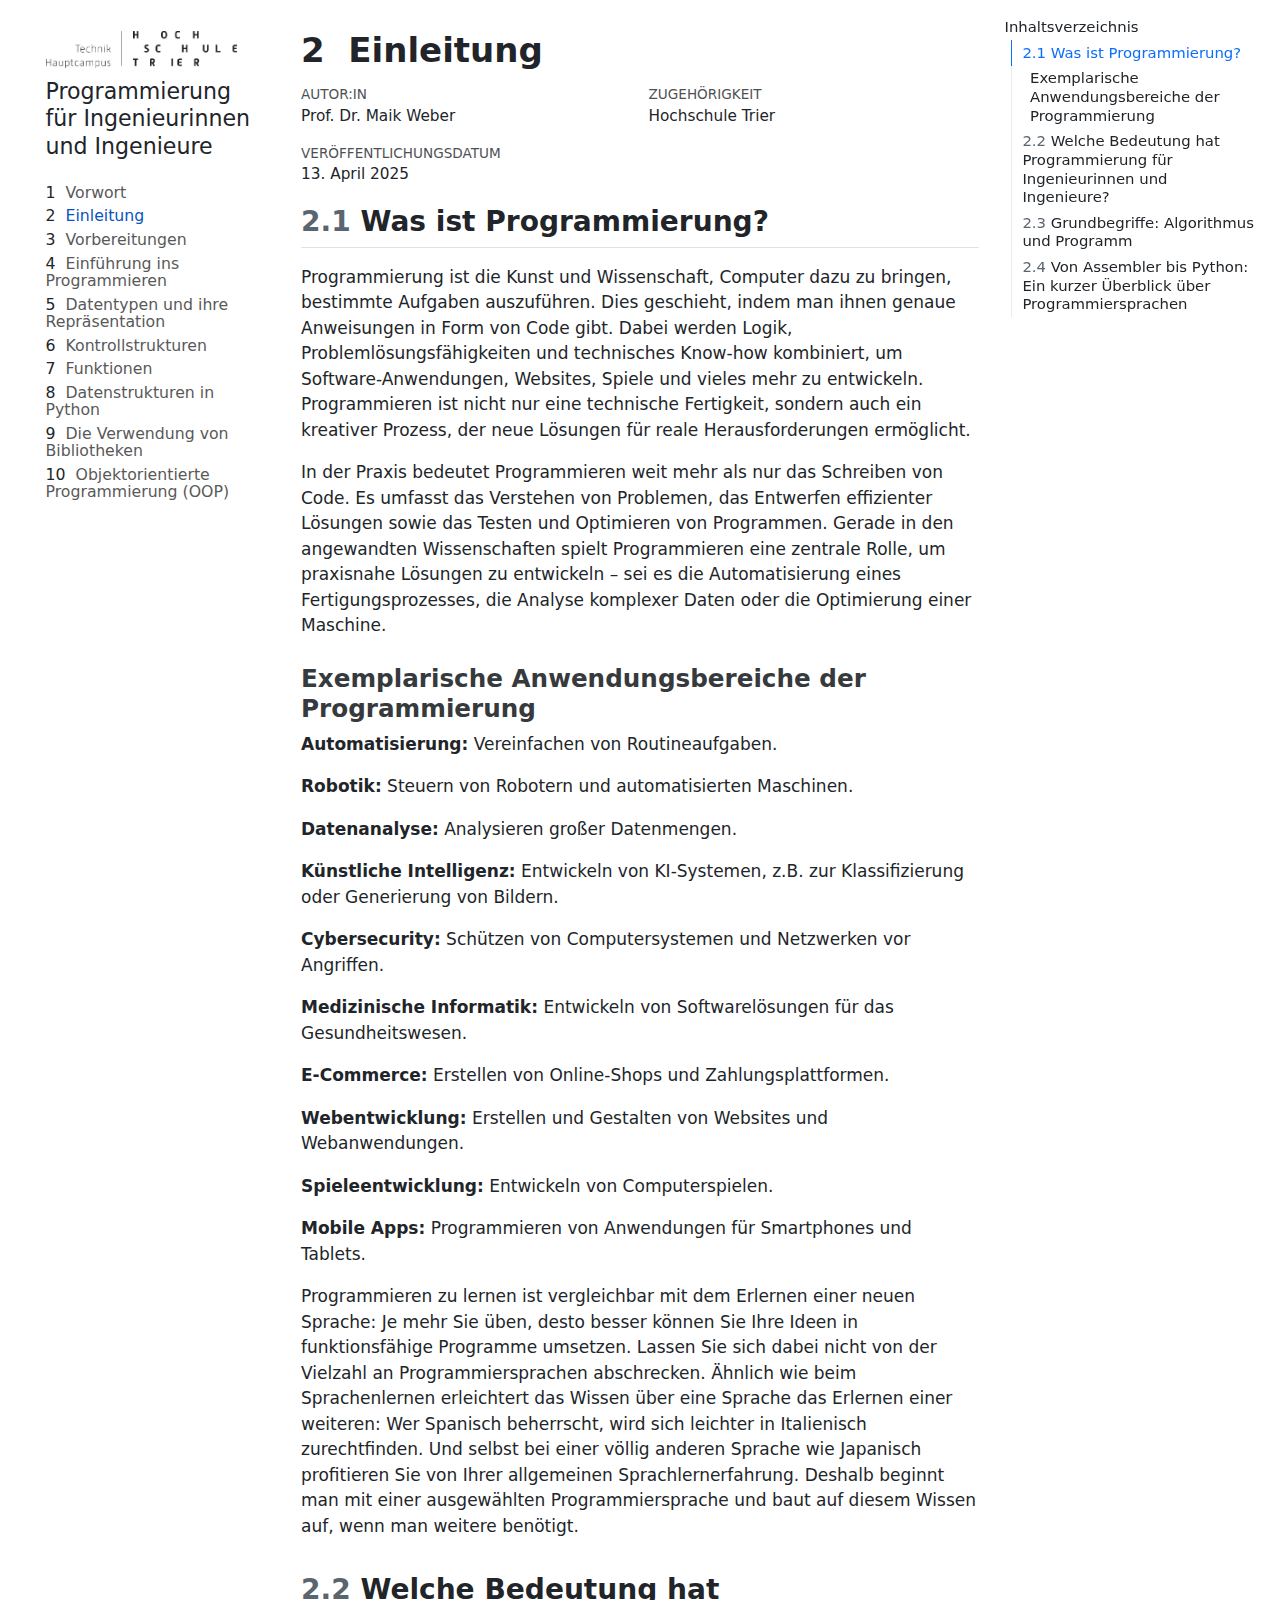
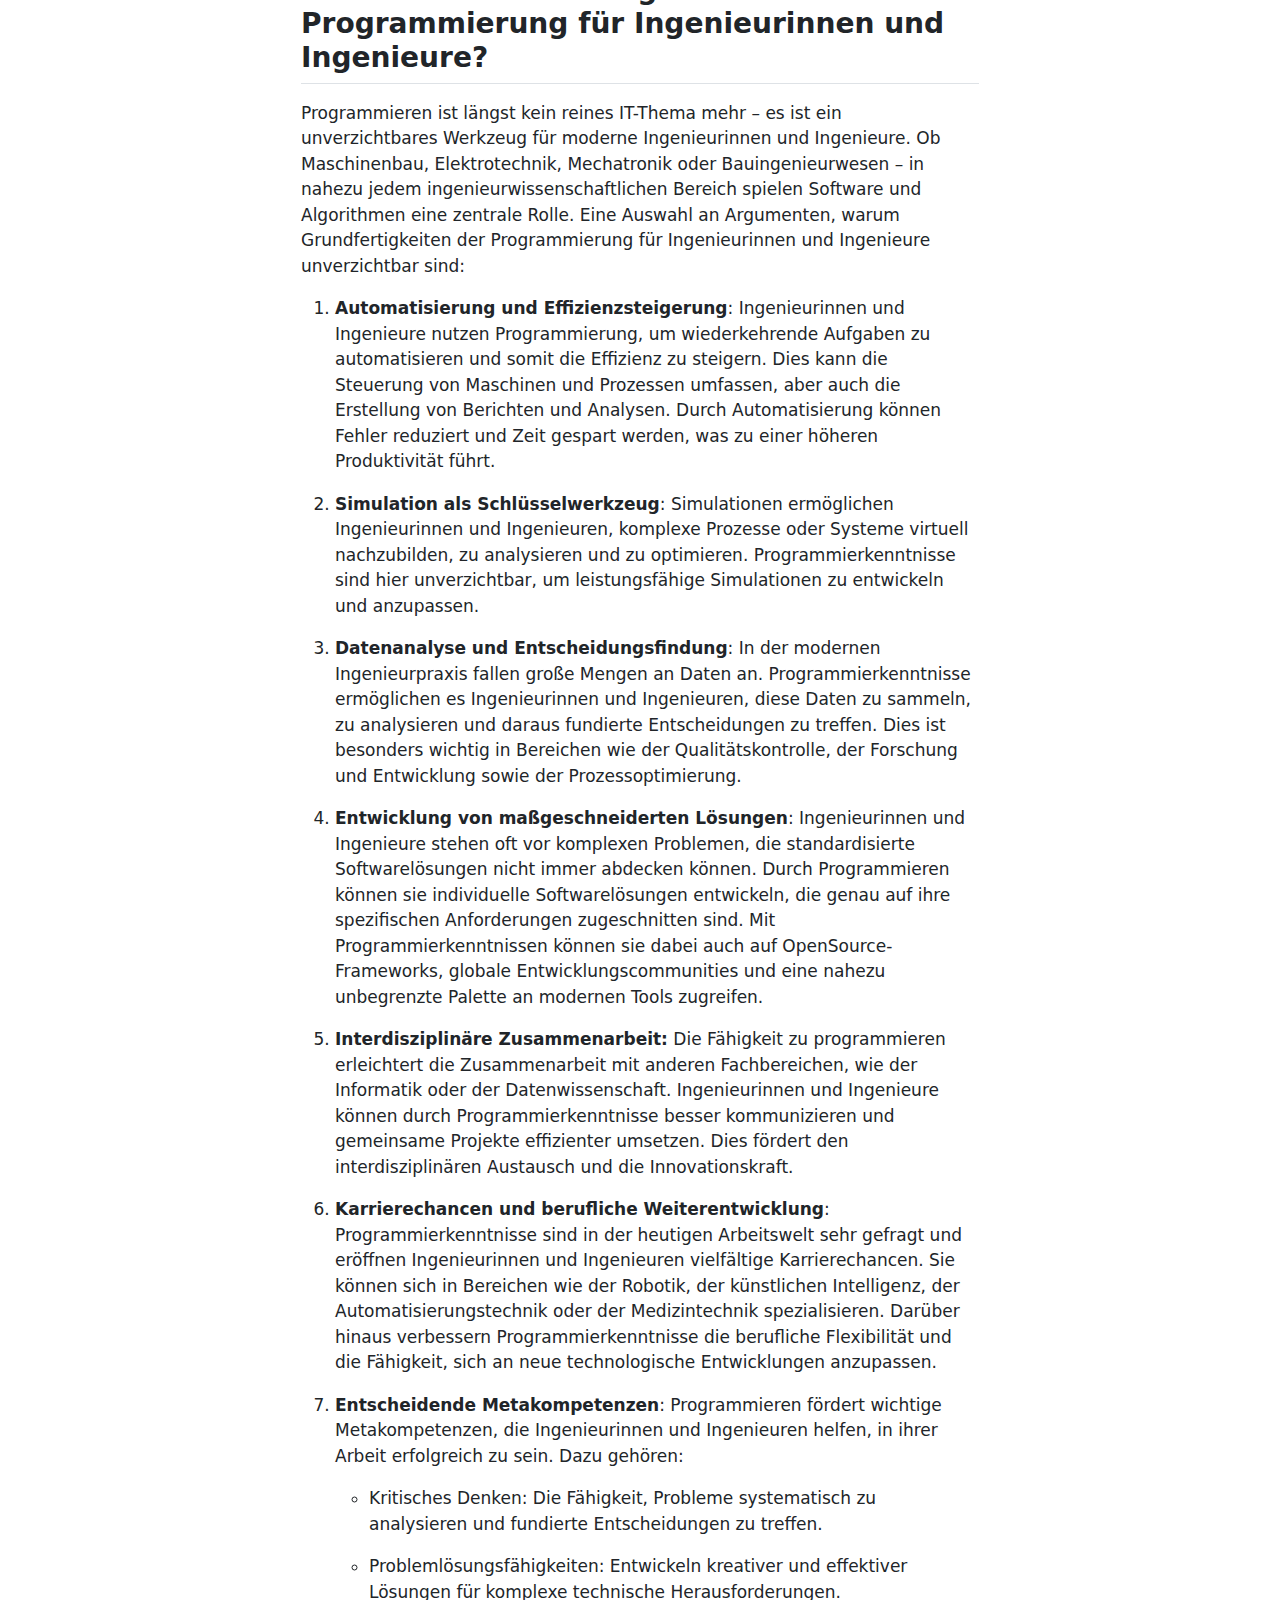
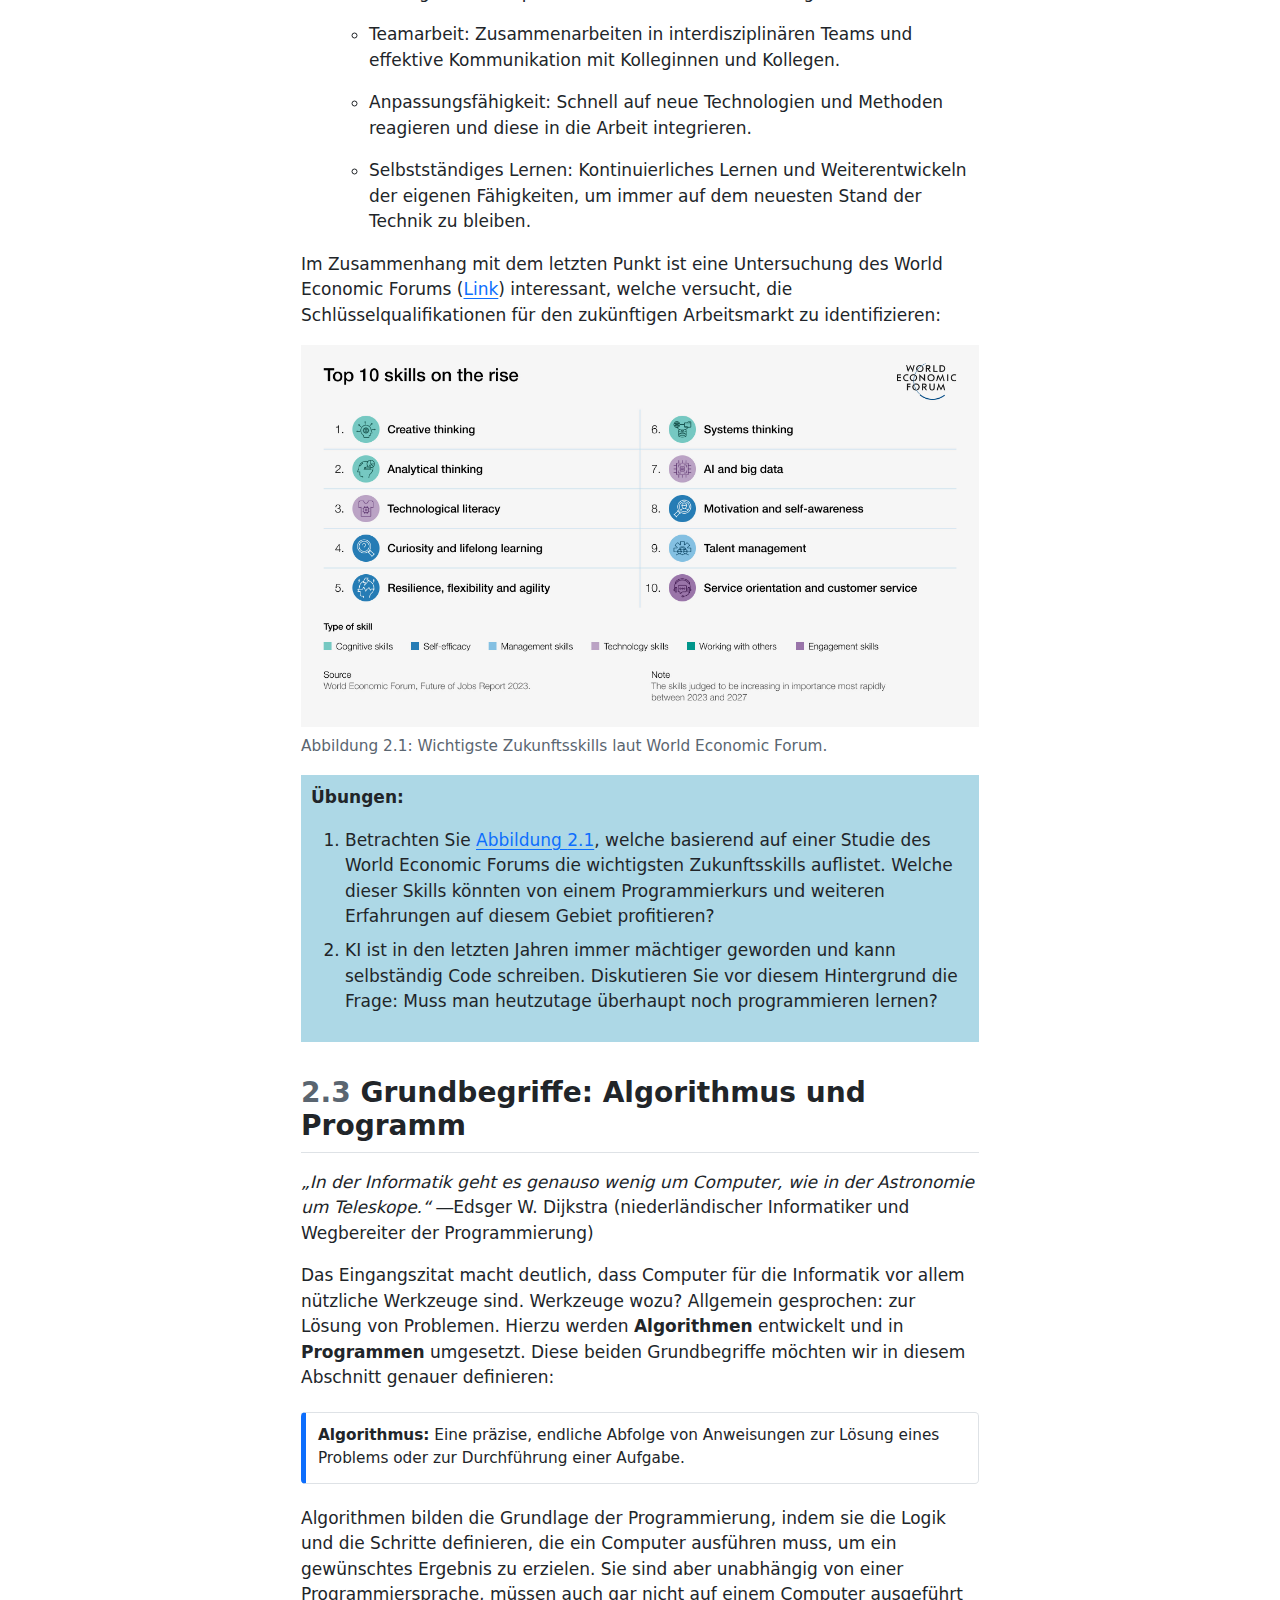
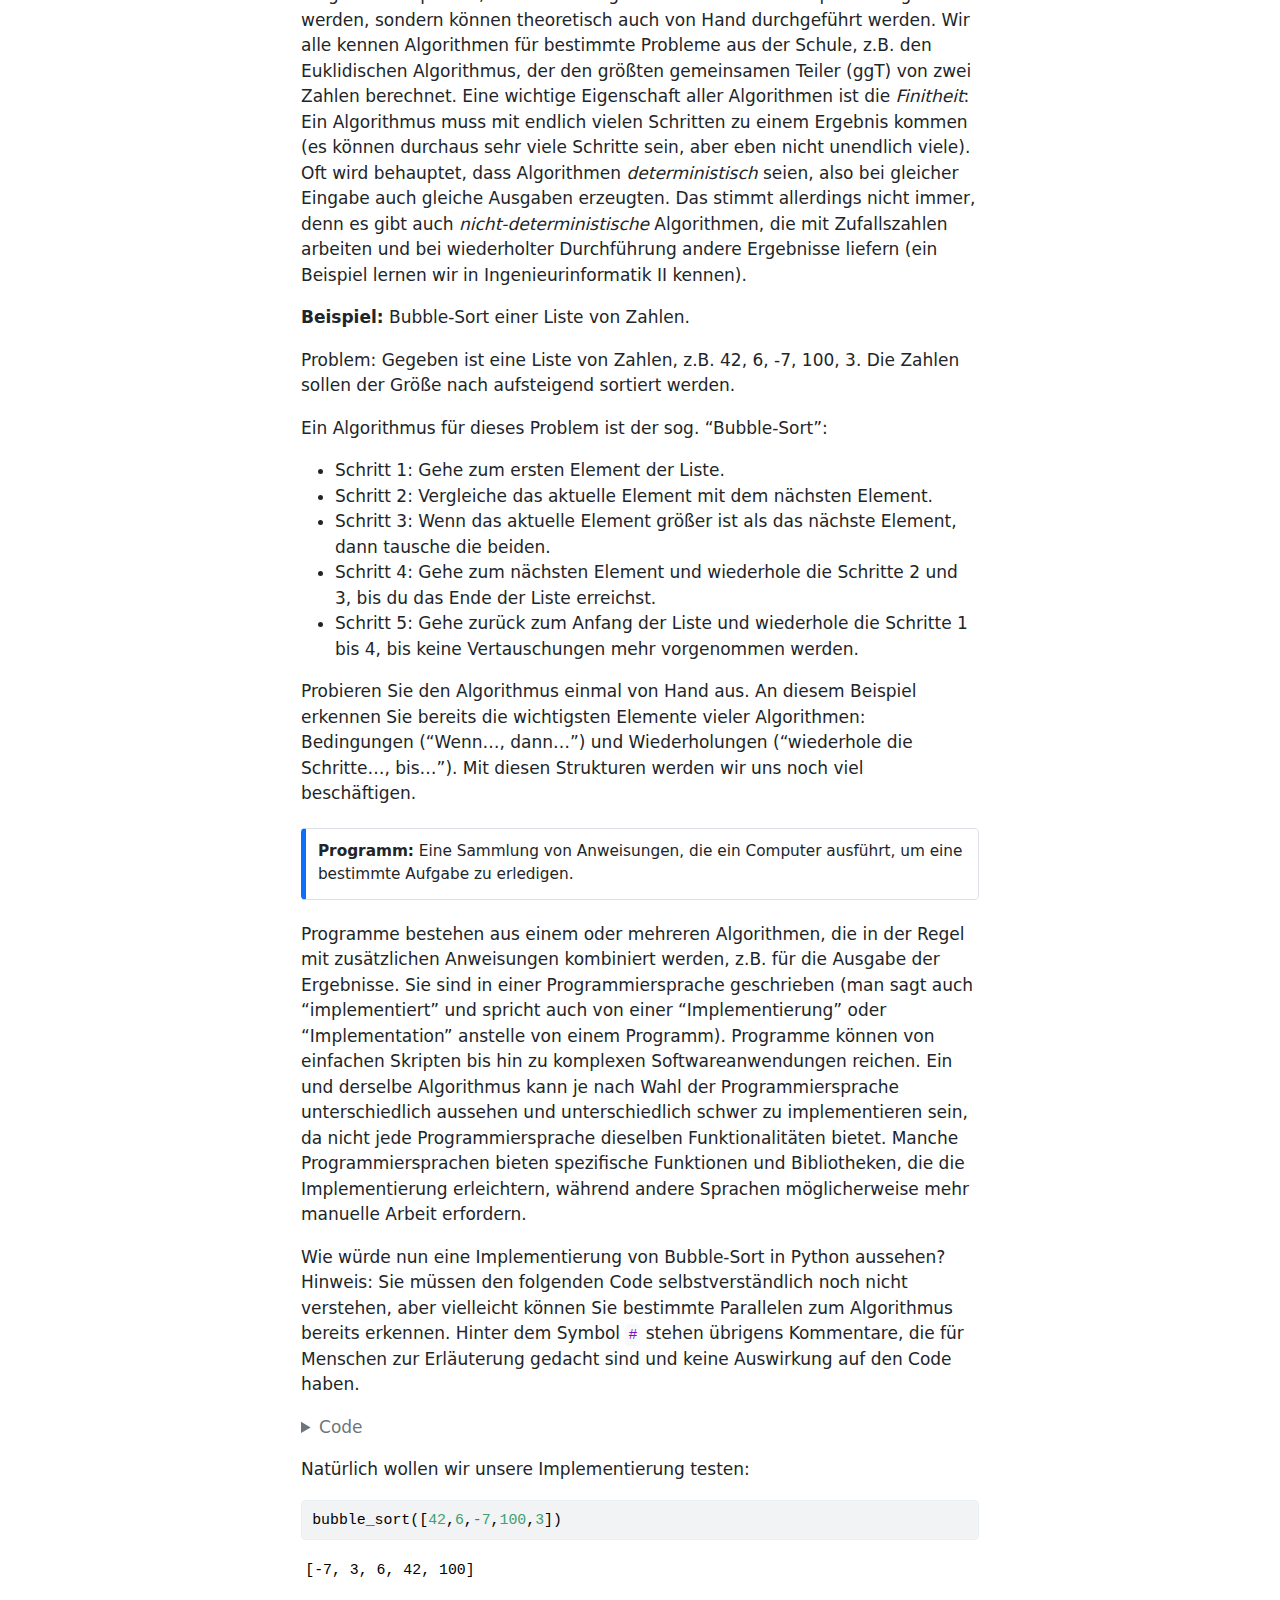
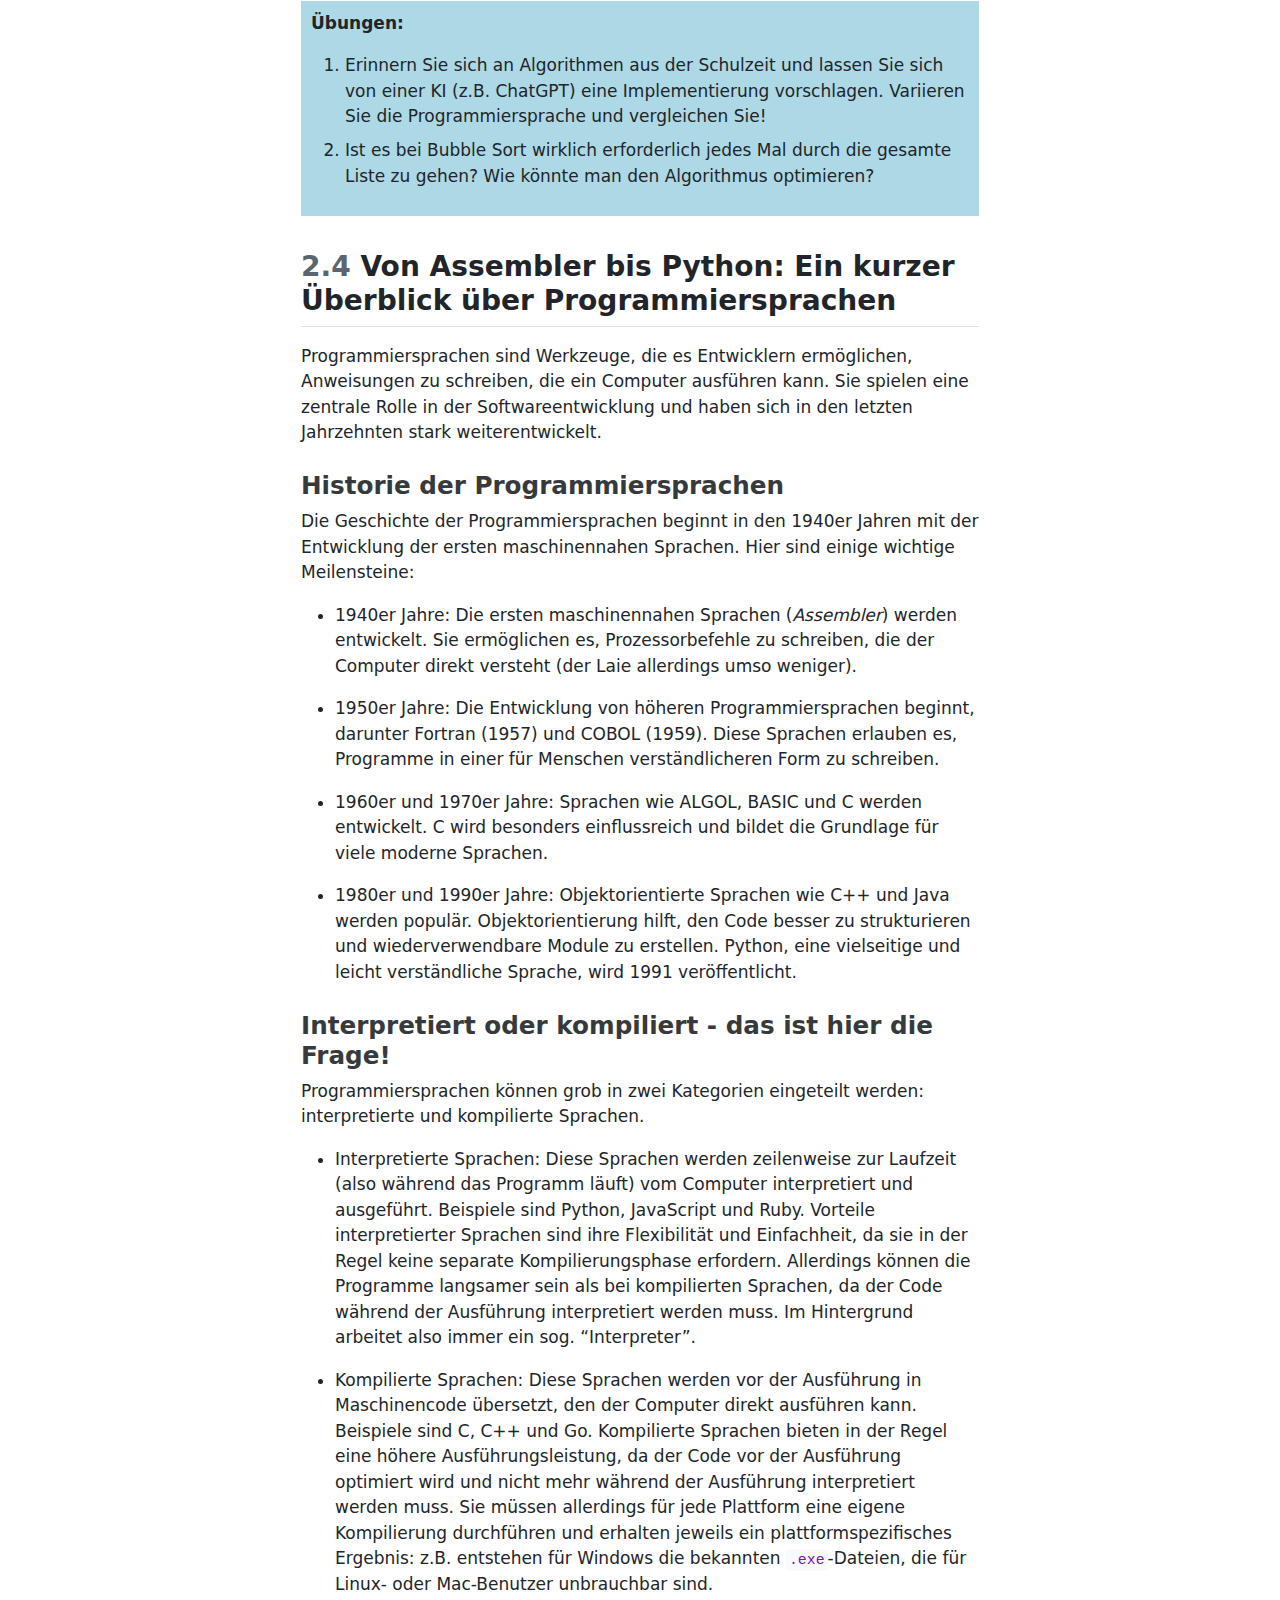
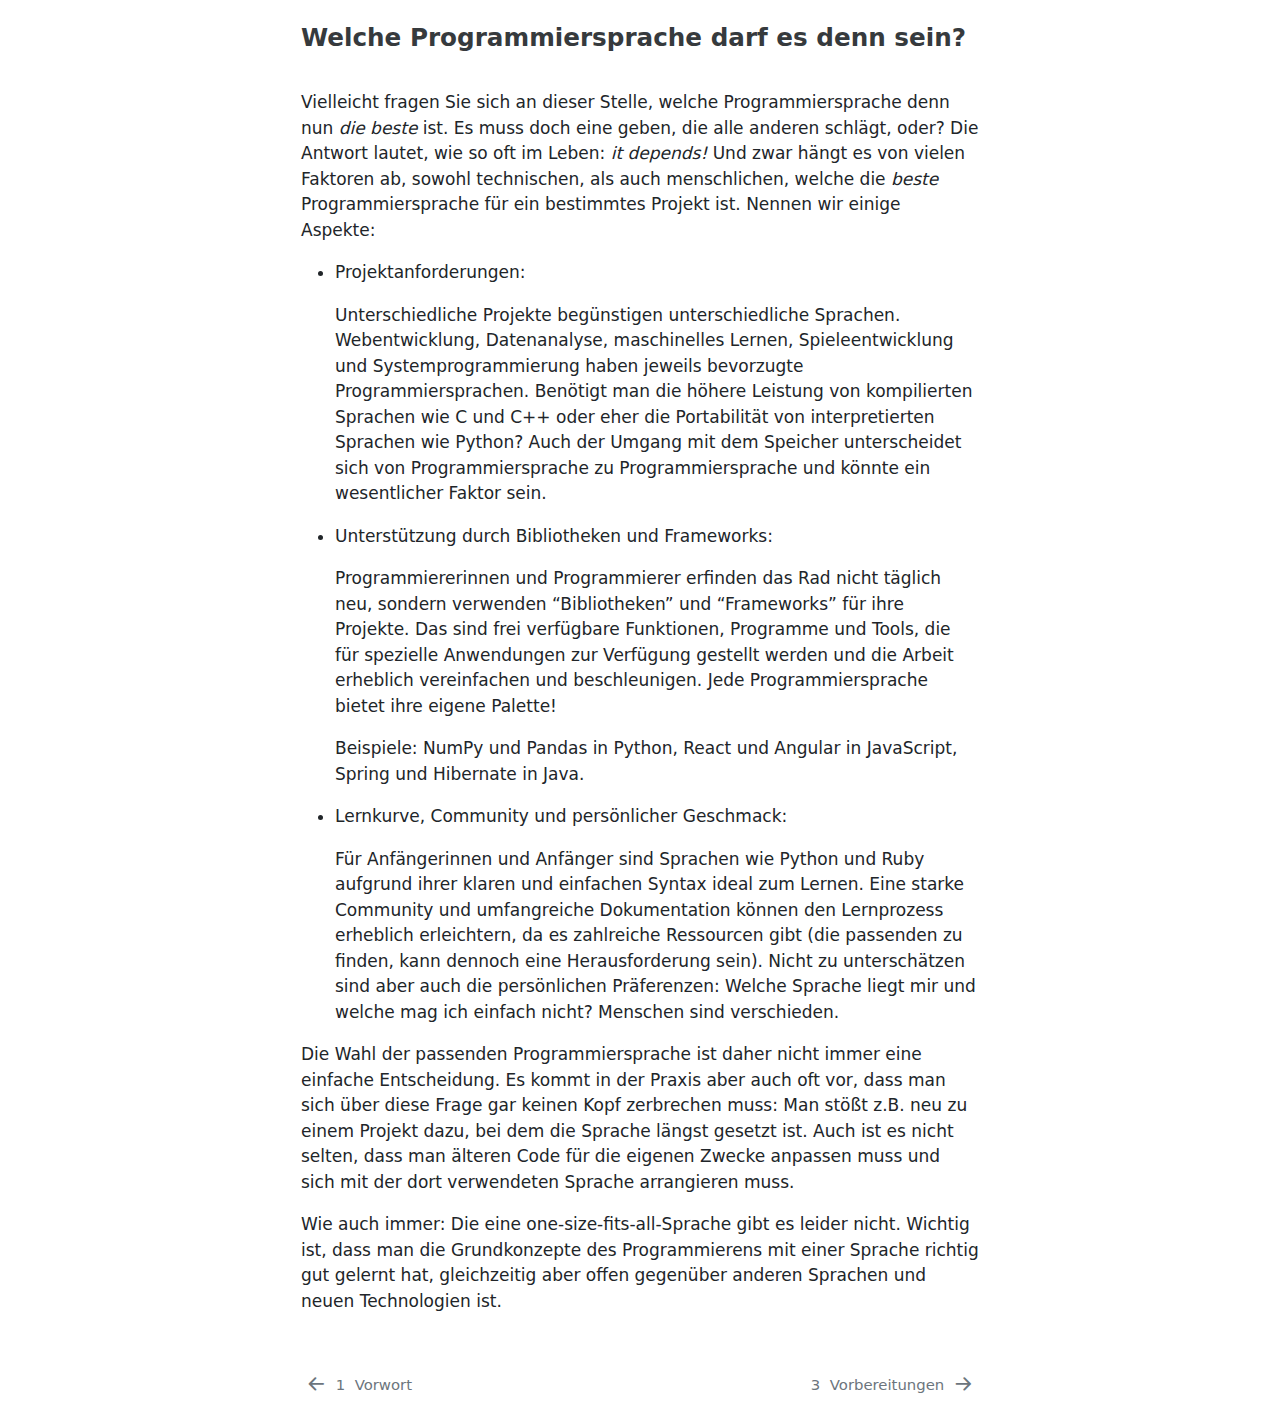
==== docs/notebooks/0-einleitung.html @ 34f3b8dd "First commit" ====
<!DOCTYPE html>
<html xmlns="http://www.w3.org/1999/xhtml" lang="de" xml:lang="de"><head>

<meta charset="utf-8">
<meta name="generator" content="quarto-1.6.42">

<meta name="viewport" content="width=device-width, initial-scale=1.0, user-scalable=yes">

<meta name="author" content="Prof.&nbsp;Dr.&nbsp;Maik Weber">

<title>2&nbsp; Einleitung – Programmierung für Ingenieurinnen und Ingenieure</title>
<style>
code{white-space: pre-wrap;}
span.smallcaps{font-variant: small-caps;}
div.columns{display: flex; gap: min(4vw, 1.5em);}
div.column{flex: auto; overflow-x: auto;}
div.hanging-indent{margin-left: 1.5em; text-indent: -1.5em;}
ul.task-list{list-style: none;}
ul.task-list li input[type="checkbox"] {
  width: 0.8em;
  margin: 0 0.8em 0.2em -1em; /* quarto-specific, see https://github.com/quarto-dev/quarto-cli/issues/4556 */ 
  vertical-align: middle;
}
/* CSS for syntax highlighting */
pre > code.sourceCode { white-space: pre; position: relative; }
pre > code.sourceCode > span { line-height: 1.25; }
pre > code.sourceCode > span:empty { height: 1.2em; }
.sourceCode { overflow: visible; }
code.sourceCode > span { color: inherit; text-decoration: inherit; }
div.sourceCode { margin: 1em 0; }
pre.sourceCode { margin: 0; }
@media screen {
div.sourceCode { overflow: auto; }
}
@media print {
pre > code.sourceCode { white-space: pre-wrap; }
pre > code.sourceCode > span { display: inline-block; text-indent: -5em; padding-left: 5em; }
}
pre.numberSource code
  { counter-reset: source-line 0; }
pre.numberSource code > span
  { position: relative; left: -4em; counter-increment: source-line; }
pre.numberSource code > span > a:first-child::before
  { content: counter(source-line);
    position: relative; left: -1em; text-align: right; vertical-align: baseline;
    border: none; display: inline-block;
    -webkit-touch-callout: none; -webkit-user-select: none;
    -khtml-user-select: none; -moz-user-select: none;
    -ms-user-select: none; user-select: none;
    padding: 0 4px; width: 4em;
  }
pre.numberSource { margin-left: 3em;  padding-left: 4px; }
div.sourceCode
  {   }
@media screen {
pre > code.sourceCode > span > a:first-child::before { text-decoration: underline; }
}
</style>


<script src="../site_libs/quarto-nav/quarto-nav.js"></script>
<script src="../site_libs/quarto-nav/headroom.min.js"></script>
<link href="../notebooks/1-prep.html" rel="next">
<link href="../index.html" rel="prev">
<script src="../site_libs/clipboard/clipboard.min.js"></script>
<script src="../site_libs/quarto-html/quarto.js"></script>
<script src="../site_libs/quarto-html/popper.min.js"></script>
<script src="../site_libs/quarto-html/tippy.umd.min.js"></script>
<script src="../site_libs/quarto-html/anchor.min.js"></script>
<link href="../site_libs/quarto-html/tippy.css" rel="stylesheet">
<link href="../site_libs/quarto-html/quarto-syntax-highlighting-a185852c63625fd9ffbdc57047c9a77e.css" rel="stylesheet" id="quarto-text-highlighting-styles">
<script src="../site_libs/bootstrap/bootstrap.min.js"></script>
<link href="../site_libs/bootstrap/bootstrap-icons.css" rel="stylesheet">
<link href="../site_libs/bootstrap/bootstrap-20d4060cc67bd9191ed65a16e0597eba.min.css" rel="stylesheet" append-hash="true" id="quarto-bootstrap" data-mode="light">
<script id="quarto-search-options" type="application/json">{
  "language": {
    "search-no-results-text": "Keine Treffer",
    "search-matching-documents-text": "Treffer",
    "search-copy-link-title": "Link in die Suche kopieren",
    "search-hide-matches-text": "Zusätzliche Treffer verbergen",
    "search-more-match-text": "weitere Treffer in diesem Dokument",
    "search-more-matches-text": "weitere Treffer in diesem Dokument",
    "search-clear-button-title": "Zurücksetzen",
    "search-text-placeholder": "",
    "search-detached-cancel-button-title": "Abbrechen",
    "search-submit-button-title": "Abschicken",
    "search-label": "Suchen"
  }
}</script>


<link rel="stylesheet" href="../style.css">
</head>

<body class="nav-sidebar floating">

<div id="quarto-search-results"></div>
  <header id="quarto-header" class="headroom fixed-top">
  <nav class="quarto-secondary-nav">
    <div class="container-fluid d-flex">
      <button type="button" class="quarto-btn-toggle btn" data-bs-toggle="collapse" role="button" data-bs-target=".quarto-sidebar-collapse-item" aria-controls="quarto-sidebar" aria-expanded="false" aria-label="Seitenleiste umschalten" onclick="if (window.quartoToggleHeadroom) { window.quartoToggleHeadroom(); }">
        <i class="bi bi-layout-text-sidebar-reverse"></i>
      </button>
        <nav class="quarto-page-breadcrumbs" aria-label="breadcrumb"><ol class="breadcrumb"><li class="breadcrumb-item"><a href="../notebooks/0-einleitung.html"><span class="chapter-number">2</span>&nbsp; <span class="chapter-title">Einleitung</span></a></li></ol></nav>
        <a class="flex-grow-1" role="navigation" data-bs-toggle="collapse" data-bs-target=".quarto-sidebar-collapse-item" aria-controls="quarto-sidebar" aria-expanded="false" aria-label="Seitenleiste umschalten" onclick="if (window.quartoToggleHeadroom) { window.quartoToggleHeadroom(); }">      
        </a>
    </div>
  </nav>
</header>
<!-- content -->
<div id="quarto-content" class="quarto-container page-columns page-rows-contents page-layout-article">
<!-- sidebar -->
  <nav id="quarto-sidebar" class="sidebar collapse collapse-horizontal quarto-sidebar-collapse-item sidebar-navigation floating overflow-auto">
    <div class="pt-lg-2 mt-2 text-left sidebar-header sidebar-header-stacked">
      <a href="../index.html" class="sidebar-logo-link">
      <img src="../logo.jpg" alt="" class="sidebar-logo py-0 d-lg-inline d-none">
      </a>
    <div class="sidebar-title mb-0 py-0">
      <a href="../">Programmierung für Ingenieurinnen und Ingenieure</a> 
    </div>
      </div>
    <div class="sidebar-menu-container"> 
    <ul class="list-unstyled mt-1">
        <li class="sidebar-item">
  <div class="sidebar-item-container"> 
  <a href="../index.html" class="sidebar-item-text sidebar-link">
 <span class="menu-text"><span class="chapter-number">1</span>&nbsp; <span class="chapter-title">Vorwort</span></span></a>
  </div>
</li>
        <li class="sidebar-item">
  <div class="sidebar-item-container"> 
  <a href="../notebooks/0-einleitung.html" class="sidebar-item-text sidebar-link active">
 <span class="menu-text"><span class="chapter-number">2</span>&nbsp; <span class="chapter-title">Einleitung</span></span></a>
  </div>
</li>
        <li class="sidebar-item">
  <div class="sidebar-item-container"> 
  <a href="../notebooks/1-prep.html" class="sidebar-item-text sidebar-link">
 <span class="menu-text"><span class="chapter-number">3</span>&nbsp; <span class="chapter-title">Vorbereitungen</span></span></a>
  </div>
</li>
        <li class="sidebar-item">
  <div class="sidebar-item-container"> 
  <a href="../notebooks/2-basics.html" class="sidebar-item-text sidebar-link">
 <span class="menu-text"><span class="chapter-number">4</span>&nbsp; <span class="chapter-title">Einführung ins Programmieren</span></span></a>
  </div>
</li>
        <li class="sidebar-item">
  <div class="sidebar-item-container"> 
  <a href="../notebooks/3-datatypes.html" class="sidebar-item-text sidebar-link">
 <span class="menu-text"><span class="chapter-number">5</span>&nbsp; <span class="chapter-title">Datentypen und ihre Repräsentation</span></span></a>
  </div>
</li>
        <li class="sidebar-item">
  <div class="sidebar-item-container"> 
  <a href="../notebooks/4-controls.html" class="sidebar-item-text sidebar-link">
 <span class="menu-text"><span class="chapter-number">6</span>&nbsp; <span class="chapter-title">Kontrollstrukturen</span></span></a>
  </div>
</li>
        <li class="sidebar-item">
  <div class="sidebar-item-container"> 
  <a href="../notebooks/5-functions.html" class="sidebar-item-text sidebar-link">
 <span class="menu-text"><span class="chapter-number">7</span>&nbsp; <span class="chapter-title">Funktionen</span></span></a>
  </div>
</li>
        <li class="sidebar-item">
  <div class="sidebar-item-container"> 
  <a href="../notebooks/6-sequences.html" class="sidebar-item-text sidebar-link">
 <span class="menu-text"><span class="chapter-number">8</span>&nbsp; <span class="chapter-title">Datenstrukturen in Python</span></span></a>
  </div>
</li>
        <li class="sidebar-item">
  <div class="sidebar-item-container"> 
  <a href="../notebooks/7-bibs.html" class="sidebar-item-text sidebar-link">
 <span class="menu-text"><span class="chapter-number">9</span>&nbsp; <span class="chapter-title">Die Verwendung von Bibliotheken</span></span></a>
  </div>
</li>
        <li class="sidebar-item">
  <div class="sidebar-item-container"> 
  <a href="../notebooks/8-oop.html" class="sidebar-item-text sidebar-link">
 <span class="menu-text"><span class="chapter-number">10</span>&nbsp; <span class="chapter-title">Objektorientierte Programmierung (OOP)</span></span></a>
  </div>
</li>
    </ul>
    </div>
</nav>
<div id="quarto-sidebar-glass" class="quarto-sidebar-collapse-item" data-bs-toggle="collapse" data-bs-target=".quarto-sidebar-collapse-item"></div>
<!-- margin-sidebar -->
    <div id="quarto-margin-sidebar" class="sidebar margin-sidebar">
        <nav id="TOC" role="doc-toc" class="toc-active">
    <h2 id="toc-title">Inhaltsverzeichnis</h2>
   
  <ul>
  <li><a href="#was-ist-programmierung" id="toc-was-ist-programmierung" class="nav-link active" data-scroll-target="#was-ist-programmierung"><span class="header-section-number">2.1</span> Was ist Programmierung?</a>
  <ul class="collapse">
  <li><a href="#exemplarische-anwendungsbereiche-der-programmierung" id="toc-exemplarische-anwendungsbereiche-der-programmierung" class="nav-link" data-scroll-target="#exemplarische-anwendungsbereiche-der-programmierung">Exemplarische Anwendungsbereiche der Programmierung</a></li>
  </ul></li>
  <li><a href="#welche-bedeutung-hat-programmierung-für-ingenieurinnen-und-ingenieure" id="toc-welche-bedeutung-hat-programmierung-für-ingenieurinnen-und-ingenieure" class="nav-link" data-scroll-target="#welche-bedeutung-hat-programmierung-für-ingenieurinnen-und-ingenieure"><span class="header-section-number">2.2</span> Welche Bedeutung hat Programmierung für Ingenieurinnen und Ingenieure?</a></li>
  <li><a href="#grundbegriffe-algorithmus-und-programm" id="toc-grundbegriffe-algorithmus-und-programm" class="nav-link" data-scroll-target="#grundbegriffe-algorithmus-und-programm"><span class="header-section-number">2.3</span> Grundbegriffe: Algorithmus und Programm</a></li>
  <li><a href="#von-assembler-bis-python-ein-kurzer-überblick-über-programmiersprachen" id="toc-von-assembler-bis-python-ein-kurzer-überblick-über-programmiersprachen" class="nav-link" data-scroll-target="#von-assembler-bis-python-ein-kurzer-überblick-über-programmiersprachen"><span class="header-section-number">2.4</span> Von Assembler bis Python: Ein kurzer Überblick über Programmiersprachen</a>
  <ul class="collapse">
  <li><a href="#historie-der-programmiersprachen" id="toc-historie-der-programmiersprachen" class="nav-link" data-scroll-target="#historie-der-programmiersprachen">Historie der Programmiersprachen</a></li>
  <li><a href="#interpretiert-oder-kompiliert---das-ist-hier-die-frage" id="toc-interpretiert-oder-kompiliert---das-ist-hier-die-frage" class="nav-link" data-scroll-target="#interpretiert-oder-kompiliert---das-ist-hier-die-frage">Interpretiert oder kompiliert - das ist hier die Frage!</a></li>
  <li><a href="#welche-programmiersprache-darf-es-denn-sein" id="toc-welche-programmiersprache-darf-es-denn-sein" class="nav-link" data-scroll-target="#welche-programmiersprache-darf-es-denn-sein">Welche Programmiersprache darf es denn sein?</a></li>
  </ul></li>
  </ul>
</nav>
    </div>
<!-- main -->
<main class="content" id="quarto-document-content">

<header id="title-block-header" class="quarto-title-block default">
<div class="quarto-title">
<h1 class="title"><span class="chapter-number">2</span>&nbsp; <span class="chapter-title">Einleitung</span></h1>
</div>


<div class="quarto-title-meta-author">
  <div class="quarto-title-meta-heading">Autor:in</div>
  <div class="quarto-title-meta-heading">Zugehörigkeit</div>
  
    <div class="quarto-title-meta-contents">
    <p class="author">Prof.&nbsp;Dr.&nbsp;Maik Weber </p>
  </div>
  <div class="quarto-title-meta-contents">
        <p class="affiliation">
            Hochschule Trier
          </p>
      </div>
  </div>

<div class="quarto-title-meta">

      
    <div>
    <div class="quarto-title-meta-heading">Veröffentlichungsdatum</div>
    <div class="quarto-title-meta-contents">
      <p class="date">13. April 2025</p>
    </div>
  </div>
  
    
  </div>
  


</header>


<section id="was-ist-programmierung" class="level2" data-number="2.1">
<h2 data-number="2.1" class="anchored" data-anchor-id="was-ist-programmierung"><span class="header-section-number">2.1</span> Was ist Programmierung?</h2>
<p>Programmierung ist die Kunst und Wissenschaft, Computer dazu zu bringen, bestimmte Aufgaben auszuführen. Dies geschieht, indem man ihnen genaue Anweisungen in Form von Code gibt. Dabei werden Logik, Problemlösungsfähigkeiten und technisches Know-how kombiniert, um Software-Anwendungen, Websites, Spiele und vieles mehr zu entwickeln. Programmieren ist nicht nur eine technische Fertigkeit, sondern auch ein kreativer Prozess, der neue Lösungen für reale Herausforderungen ermöglicht.</p>
<p>In der Praxis bedeutet Programmieren weit mehr als nur das Schreiben von Code. Es umfasst das Verstehen von Problemen, das Entwerfen effizienter Lösungen sowie das Testen und Optimieren von Programmen. Gerade in den angewandten Wissenschaften spielt Programmieren eine zentrale Rolle, um praxisnahe Lösungen zu entwickeln – sei es die Automatisierung eines Fertigungsprozesses, die Analyse komplexer Daten oder die Optimierung einer Maschine.</p>
<section id="exemplarische-anwendungsbereiche-der-programmierung" class="level3 unnumbered">
<h3 class="unnumbered anchored" data-anchor-id="exemplarische-anwendungsbereiche-der-programmierung">Exemplarische Anwendungsbereiche der Programmierung</h3>
<p><strong>Automatisierung:</strong> Vereinfachen von Routineaufgaben. <!--#Sprachen/Technologien: u.a. Python, Bash, PowerShell, Ansible.--></p>
<p><strong>Robotik:</strong> Steuern von Robotern und automatisierten Maschinen. <!--Sprachen/Technologien: u.a. C++, Python, MATLAB.--></p>
<p><strong>Datenanalyse:</strong> Analysieren großer Datenmengen. <!--Sprachen/Technologien: u.a. Python, R, SQL.--></p>
<p><strong>Künstliche Intelligenz:</strong> Entwickeln von KI-Systemen, z.B. zur Klassifizierung oder Generierung von Bildern.<!--Sprachen/Technologien: vor allem Python und Frameworks wie TensorFlow, PyTorch oder Keras.--></p>
<p><strong>Cybersecurity:</strong> Schützen von Computersystemen und Netzwerken vor Angriffen.<!--Sprachen/Technologien: u.a. Python, C, C++, JavaScript, Penetration-Testing-Tools (z.B. Wireshark).--></p>
<p><strong>Medizinische Informatik:</strong> Entwickeln von Softwarelösungen für das Gesundheitswesen. <!--Sprachen/Technologien: u.a. Python, R, SQL, Java, HL7, FHIR--></p>
<p><strong>E-Commerce:</strong> Erstellen von Online-Shops und Zahlungsplattformen. <!--Sprachen/Technologien: u.a. JavaScript, Ruby on Rails, SQL, PHP.--></p>
<p><strong>Webentwicklung:</strong> Erstellen und Gestalten von Websites und Webanwendungen. <!--Sprachen/Technologien: u.a. HTML, CSS, JavaScript, PHP, React, Django.--></p>
<p><strong>Spieleentwicklung:</strong> Entwickeln von Computerspielen.<!-- Sprachen/Technologien: vor allem C++, C# und Game Engines (z.B. Unity oder Unreal Engine).--></p>
<p><strong>Mobile Apps:</strong> Programmieren von Anwendungen für Smartphones und Tablets.<!-- Sprachen/Technologien: u.a. Swift (für iOS), Kotlin (für Android), Java, Flutter.--></p>
<p>Programmieren zu lernen ist vergleichbar mit dem Erlernen einer neuen Sprache: Je mehr Sie üben, desto besser können Sie Ihre Ideen in funktionsfähige Programme umsetzen. Lassen Sie sich dabei nicht von der Vielzahl an Programmiersprachen abschrecken. Ähnlich wie beim Sprachenlernen erleichtert das Wissen über eine Sprache das Erlernen einer weiteren: Wer Spanisch beherrscht, wird sich leichter in Italienisch zurechtfinden. Und selbst bei einer völlig anderen Sprache wie Japanisch profitieren Sie von Ihrer allgemeinen Sprachlernerfahrung. Deshalb beginnt man mit einer ausgewählten Programmiersprache und baut auf diesem Wissen auf, wenn man weitere benötigt.</p>
</section>
</section>
<section id="welche-bedeutung-hat-programmierung-für-ingenieurinnen-und-ingenieure" class="level2" data-number="2.2">
<h2 data-number="2.2" class="anchored" data-anchor-id="welche-bedeutung-hat-programmierung-für-ingenieurinnen-und-ingenieure"><span class="header-section-number">2.2</span> Welche Bedeutung hat Programmierung für Ingenieurinnen und Ingenieure?</h2>
<p>Programmieren ist längst kein reines IT-Thema mehr – es ist ein unverzichtbares Werkzeug für moderne Ingenieurinnen und Ingenieure. Ob Maschinenbau, Elektrotechnik, Mechatronik oder Bauingenieurwesen – in nahezu jedem ingenieurwissenschaftlichen Bereich spielen Software und Algorithmen eine zentrale Rolle. Eine Auswahl an Argumenten, warum Grundfertigkeiten der Programmierung für Ingenieurinnen und Ingenieure unverzichtbar sind:</p>
<ol type="1">
<li><p><strong>Automatisierung und Effizienzsteigerung</strong>: Ingenieurinnen und Ingenieure nutzen Programmierung, um wiederkehrende Aufgaben zu automatisieren und somit die Effizienz zu steigern. Dies kann die Steuerung von Maschinen und Prozessen umfassen, aber auch die Erstellung von Berichten und Analysen. Durch Automatisierung können Fehler reduziert und Zeit gespart werden, was zu einer höheren Produktivität führt.</p></li>
<li><p><strong>Simulation als Schlüsselwerkzeug</strong>: Simulationen ermöglichen Ingenieurinnen und Ingenieuren, komplexe Prozesse oder Systeme virtuell nachzubilden, zu analysieren und zu optimieren. Programmierkenntnisse sind hier unverzichtbar, um leistungsfähige Simulationen zu entwickeln und anzupassen.</p></li>
<li><p><strong>Datenanalyse und Entscheidungsfindung</strong>: In der modernen Ingenieurpraxis fallen große Mengen an Daten an. Programmierkenntnisse ermöglichen es Ingenieurinnen und Ingenieuren, diese Daten zu sammeln, zu analysieren und daraus fundierte Entscheidungen zu treffen. Dies ist besonders wichtig in Bereichen wie der Qualitätskontrolle, der Forschung und Entwicklung sowie der Prozessoptimierung.</p></li>
<li><p><strong>Entwicklung von maßgeschneiderten Lösungen</strong>: Ingenieurinnen und Ingenieure stehen oft vor komplexen Problemen, die standardisierte Softwarelösungen nicht immer abdecken können. Durch Programmieren können sie individuelle Softwarelösungen entwickeln, die genau auf ihre spezifischen Anforderungen zugeschnitten sind. Mit Programmierkenntnissen können sie dabei auch auf OpenSource-Frameworks, globale Entwicklungscommunities und eine nahezu unbegrenzte Palette an modernen Tools zugreifen.</p></li>
<li><p><strong>Interdisziplinäre Zusammenarbeit:</strong> Die Fähigkeit zu programmieren erleichtert die Zusammenarbeit mit anderen Fachbereichen, wie der Informatik oder der Datenwissenschaft. Ingenieurinnen und Ingenieure können durch Programmierkenntnisse besser kommunizieren und gemeinsame Projekte effizienter umsetzen. Dies fördert den interdisziplinären Austausch und die Innovationskraft.</p></li>
<li><p><strong>Karrierechancen und berufliche Weiterentwicklung</strong>: Programmierkenntnisse sind in der heutigen Arbeitswelt sehr gefragt und eröffnen Ingenieurinnen und Ingenieuren vielfältige Karrierechancen. Sie können sich in Bereichen wie der Robotik, der künstlichen Intelligenz, der Automatisierungstechnik oder der Medizintechnik spezialisieren. Darüber hinaus verbessern Programmierkenntnisse die berufliche Flexibilität und die Fähigkeit, sich an neue technologische Entwicklungen anzupassen.</p></li>
<li><p><strong>Entscheidende Metakompetenzen</strong>: Programmieren fördert wichtige Metakompetenzen, die Ingenieurinnen und Ingenieuren helfen, in ihrer Arbeit erfolgreich zu sein. Dazu gehören:</p>
<ul>
<li><p>Kritisches Denken: Die Fähigkeit, Probleme systematisch zu analysieren und fundierte Entscheidungen zu treffen.</p></li>
<li><p>Problemlösungsfähigkeiten: Entwickeln kreativer und effektiver Lösungen für komplexe technische Herausforderungen.</p></li>
<li><p>Teamarbeit: Zusammenarbeiten in interdisziplinären Teams und effektive Kommunikation mit Kolleginnen und Kollegen.</p></li>
<li><p>Anpassungsfähigkeit: Schnell auf neue Technologien und Methoden reagieren und diese in die Arbeit integrieren.</p></li>
<li><p>Selbstständiges Lernen: Kontinuierliches Lernen und Weiterentwickeln der eigenen Fähigkeiten, um immer auf dem neuesten Stand der Technik zu bleiben.</p></li>
</ul></li>
</ol>
<p>Im Zusammenhang mit dem letzten Punkt ist eine Untersuchung des World Economic Forums (<a href="https://www.weforum.org/stories/2023/05/future-of-jobs-2023-skills/">Link</a>) interessant, welche versucht, die Schlüsselqualifikationen für den zukünftigen Arbeitsmarkt zu identifizieren:</p>
<div id="fig-skills" class="quarto-float quarto-figure quarto-figure-center anchored">
<figure class="quarto-float quarto-float-fig figure">
<div aria-describedby="fig-skills-caption-0ceaefa1-69ba-4598-a22c-09a6ac19f8ca">
<img src="images/chapter1-top10-skills.jpg" class="img-fluid figure-img">
</div>
<figcaption class="quarto-float-caption-bottom quarto-float-caption quarto-float-fig" id="fig-skills-caption-0ceaefa1-69ba-4598-a22c-09a6ac19f8ca">
Abbildung&nbsp;2.1: Wichtigste Zukunftsskills laut World Economic Forum.
</figcaption>
</figure>
</div>
<div class="exercises">
<p><b>Übungen:</b></p>
<ol type="1">
<li>Betrachten Sie <a href="#fig-skills" class="quarto-xref">Abbildung&nbsp;<span>2.1</span></a>, welche basierend auf einer Studie des World Economic Forums die wichtigsten Zukunftsskills auflistet. Welche dieser Skills könnten von einem Programmierkurs und weiteren Erfahrungen auf diesem Gebiet profitieren?</li>
<li>KI ist in den letzten Jahren immer mächtiger geworden und kann selbständig Code schreiben. Diskutieren Sie vor diesem Hintergrund die Frage: Muss man heutzutage überhaupt noch programmieren lernen?</li>
</ol>
</div>
</section>
<section id="grundbegriffe-algorithmus-und-programm" class="level2" data-number="2.3">
<h2 data-number="2.3" class="anchored" data-anchor-id="grundbegriffe-algorithmus-und-programm"><span class="header-section-number">2.3</span> Grundbegriffe: Algorithmus und Programm</h2>
<p><em>„In der Informatik geht es genauso wenig um Computer, wie in der Astronomie um Teleskope.“</em> ―Edsger W. Dijkstra (niederländischer Informatiker und Wegbereiter der Programmierung)</p>
<p>Das Eingangszitat macht deutlich, dass Computer für die Informatik vor allem nützliche Werkzeuge sind. Werkzeuge wozu? Allgemein gesprochen: zur Lösung von Problemen. Hierzu werden <strong>Algorithmen</strong> entwickelt und in <strong>Programmen</strong> umgesetzt. Diese beiden Grundbegriffe möchten wir in diesem Abschnitt genauer definieren:</p>
<div class="callout callout-style-simple callout-note no-icon">
<div class="callout-body d-flex">
<div class="callout-icon-container">
<i class="callout-icon no-icon"></i>
</div>
<div class="callout-body-container">
<p><strong>Algorithmus:</strong> Eine präzise, endliche Abfolge von Anweisungen zur Lösung eines Problems oder zur Durchführung einer Aufgabe.</p>
</div>
</div>
</div>
<p>Algorithmen bilden die Grundlage der Programmierung, indem sie die Logik und die Schritte definieren, die ein Computer ausführen muss, um ein gewünschtes Ergebnis zu erzielen. Sie sind aber unabhängig von einer Programmiersprache, müssen auch gar nicht auf einem Computer ausgeführt werden, sondern können theoretisch auch von Hand durchgeführt werden. Wir alle kennen Algorithmen für bestimmte Probleme aus der Schule, z.B. den Euklidischen Algorithmus, der den größten gemeinsamen Teiler (ggT) von zwei Zahlen berechnet. Eine wichtige Eigenschaft aller Algorithmen ist die <em>Finitheit</em>: Ein Algorithmus muss mit endlich vielen Schritten zu einem Ergebnis kommen (es können durchaus sehr viele Schritte sein, aber eben nicht unendlich viele). Oft wird behauptet, dass Algorithmen <em>deterministisch</em> seien, also bei gleicher Eingabe auch gleiche Ausgaben erzeugten. Das stimmt allerdings nicht immer, denn es gibt auch <em>nicht-deterministische</em> Algorithmen, die mit Zufallszahlen arbeiten und bei wiederholter Durchführung andere Ergebnisse liefern (ein Beispiel lernen wir in Ingenieurinformatik II kennen).</p>
<p><strong>Beispiel:</strong> Bubble-Sort einer Liste von Zahlen.</p>
<p>Problem: Gegeben ist eine Liste von Zahlen, z.B. 42, 6, -7, 100, 3. Die Zahlen sollen der Größe nach aufsteigend sortiert werden.</p>
<p>Ein Algorithmus für dieses Problem ist der sog. “Bubble-Sort”:</p>
<ul>
<li>Schritt 1: Gehe zum ersten Element der Liste.</li>
<li>Schritt 2: Vergleiche das aktuelle Element mit dem nächsten Element.</li>
<li>Schritt 3: Wenn das aktuelle Element größer ist als das nächste Element, dann tausche die beiden.</li>
<li>Schritt 4: Gehe zum nächsten Element und wiederhole die Schritte 2 und 3, bis du das Ende der Liste erreichst.</li>
<li>Schritt 5: Gehe zurück zum Anfang der Liste und wiederhole die Schritte 1 bis 4, bis keine Vertauschungen mehr vorgenommen werden.</li>
</ul>
<p>Probieren Sie den Algorithmus einmal von Hand aus. An diesem Beispiel erkennen Sie bereits die wichtigsten Elemente vieler Algorithmen: Bedingungen (“Wenn…, dann…”) und Wiederholungen (“wiederhole die Schritte…, bis…”). Mit diesen Strukturen werden wir uns noch viel beschäftigen.</p>
<div class="callout callout-style-simple callout-note no-icon">
<div class="callout-body d-flex">
<div class="callout-icon-container">
<i class="callout-icon no-icon"></i>
</div>
<div class="callout-body-container">
<p><strong>Programm:</strong> Eine Sammlung von Anweisungen, die ein Computer ausführt, um eine bestimmte Aufgabe zu erledigen.</p>
</div>
</div>
</div>
<p>Programme bestehen aus einem oder mehreren Algorithmen, die in der Regel mit zusätzlichen Anweisungen kombiniert werden, z.B. für die Ausgabe der Ergebnisse. Sie sind in einer Programmiersprache geschrieben (man sagt auch “implementiert” und spricht auch von einer “Implementierung” oder “Implementation” anstelle von einem Programm). Programme können von einfachen Skripten bis hin zu komplexen Softwareanwendungen reichen. Ein und derselbe Algorithmus kann je nach Wahl der Programmiersprache unterschiedlich aussehen und unterschiedlich schwer zu implementieren sein, da nicht jede Programmiersprache dieselben Funktionalitäten bietet. Manche Programmiersprachen bieten spezifische Funktionen und Bibliotheken, die die Implementierung erleichtern, während andere Sprachen möglicherweise mehr manuelle Arbeit erfordern.</p>
<p>Wie würde nun eine Implementierung von Bubble-Sort in Python aussehen? Hinweis: Sie müssen den folgenden Code selbstverständlich noch nicht verstehen, aber vielleicht können Sie bestimmte Parallelen zum Algorithmus bereits erkennen. Hinter dem Symbol <code>#</code> stehen übrigens Kommentare, die für Menschen zur Erläuterung gedacht sind und keine Auswirkung auf den Code haben.</p>
<div id="60c6dc5f-b2dc-4d0e-a78a-31465e9a8119" class="cell" data-execution_count="4">
<details class="code-fold">
<summary>Code</summary>
<div class="sourceCode cell-code" id="cb1"><pre class="sourceCode python code-with-copy"><code class="sourceCode python"><span id="cb1-1"><a href="#cb1-1" aria-hidden="true" tabindex="-1"></a><span class="co"># Python-Code, der den Algorithmus </span></span>
<span id="cb1-2"><a href="#cb1-2" aria-hidden="true" tabindex="-1"></a><span class="co"># Bubble Sort implementiert:</span></span>
<span id="cb1-3"><a href="#cb1-3" aria-hidden="true" tabindex="-1"></a></span>
<span id="cb1-4"><a href="#cb1-4" aria-hidden="true" tabindex="-1"></a><span class="kw">def</span> bubble_sort(numbers):    </span>
<span id="cb1-5"><a href="#cb1-5" aria-hidden="true" tabindex="-1"></a>    <span class="co"># Vorbereitungen:</span></span>
<span id="cb1-6"><a href="#cb1-6" aria-hidden="true" tabindex="-1"></a>    result <span class="op">=</span> numbers[:]  <span class="co"># Input kopieren</span></span>
<span id="cb1-7"><a href="#cb1-7" aria-hidden="true" tabindex="-1"></a>    n <span class="op">=</span> <span class="bu">len</span>(numbers)  <span class="co"># Länge der Liste </span></span>
<span id="cb1-8"><a href="#cb1-8" aria-hidden="true" tabindex="-1"></a>    swapped <span class="op">=</span> <span class="va">True</span> <span class="co"># merkt sich, ob getauscht wurde</span></span>
<span id="cb1-9"><a href="#cb1-9" aria-hidden="true" tabindex="-1"></a></span>
<span id="cb1-10"><a href="#cb1-10" aria-hidden="true" tabindex="-1"></a>    <span class="co"># Es folgt eine Schleife, die</span></span>
<span id="cb1-11"><a href="#cb1-11" aria-hidden="true" tabindex="-1"></a>    <span class="co"># den Algorithmus wiederholt, bis nicht</span></span>
<span id="cb1-12"><a href="#cb1-12" aria-hidden="true" tabindex="-1"></a>    <span class="co"># mehr getauscht wurde</span></span>
<span id="cb1-13"><a href="#cb1-13" aria-hidden="true" tabindex="-1"></a>    <span class="cf">while</span> swapped: </span>
<span id="cb1-14"><a href="#cb1-14" aria-hidden="true" tabindex="-1"></a>        swapped <span class="op">=</span> <span class="va">False</span>    </span>
<span id="cb1-15"><a href="#cb1-15" aria-hidden="true" tabindex="-1"></a>       </span>
<span id="cb1-16"><a href="#cb1-16" aria-hidden="true" tabindex="-1"></a>        <span class="co"># alle Elemente durchlaufen:</span></span>
<span id="cb1-17"><a href="#cb1-17" aria-hidden="true" tabindex="-1"></a>        <span class="cf">for</span> j <span class="kw">in</span> <span class="bu">range</span>(<span class="dv">1</span>, n): </span>
<span id="cb1-18"><a href="#cb1-18" aria-hidden="true" tabindex="-1"></a>            <span class="cf">if</span> result[j<span class="op">-</span><span class="dv">1</span>] <span class="op">&gt;</span> result[j]:</span>
<span id="cb1-19"><a href="#cb1-19" aria-hidden="true" tabindex="-1"></a>                <span class="co"># Vorgänger ist größer als Nachfolger: tauschen!</span></span>
<span id="cb1-20"><a href="#cb1-20" aria-hidden="true" tabindex="-1"></a>                result[j<span class="op">-</span><span class="dv">1</span>], result[j] <span class="op">=</span> result[j], result[j<span class="op">-</span><span class="dv">1</span>]</span>
<span id="cb1-21"><a href="#cb1-21" aria-hidden="true" tabindex="-1"></a>                swapped <span class="op">=</span> <span class="va">True</span>  <span class="co"># es wurde getauscht</span></span>
<span id="cb1-22"><a href="#cb1-22" aria-hidden="true" tabindex="-1"></a></span>
<span id="cb1-23"><a href="#cb1-23" aria-hidden="true" tabindex="-1"></a>    <span class="co"># die sortierte Liste wird zurückgegeben:</span></span>
<span id="cb1-24"><a href="#cb1-24" aria-hidden="true" tabindex="-1"></a>    <span class="cf">return</span> result</span></code><button title="In die Zwischenablage kopieren" class="code-copy-button"><i class="bi"></i></button></pre></div>
</details>
</div>
<p>Natürlich wollen wir unsere Implementierung testen:</p>
<div id="9190c6ff-dc99-4135-b53c-a7fad4c4c507" class="cell" data-execution_count="8">
<div class="sourceCode cell-code" id="cb2"><pre class="sourceCode python code-with-copy"><code class="sourceCode python"><span id="cb2-1"><a href="#cb2-1" aria-hidden="true" tabindex="-1"></a>bubble_sort([<span class="dv">42</span>,<span class="dv">6</span>,<span class="op">-</span><span class="dv">7</span>,<span class="dv">100</span>,<span class="dv">3</span>])</span></code><button title="In die Zwischenablage kopieren" class="code-copy-button"><i class="bi"></i></button></pre></div>
<div class="cell-output cell-output-display" data-execution_count="8">
<pre><code>[-7, 3, 6, 42, 100]</code></pre>
</div>
</div>
<div class="exercises">
<p><b>Übungen:</b></p>
<ol type="1">
<li>Erinnern Sie sich an Algorithmen aus der Schulzeit und lassen Sie sich von einer KI (z.B. ChatGPT) eine Implementierung vorschlagen. Variieren Sie die Programmiersprache und vergleichen Sie!</li>
<li>Ist es bei Bubble Sort wirklich erforderlich jedes Mal durch die gesamte Liste zu gehen? Wie könnte man den Algorithmus optimieren?</li>
</ol>
</div>
</section>
<section id="von-assembler-bis-python-ein-kurzer-überblick-über-programmiersprachen" class="level2" data-number="2.4">
<h2 data-number="2.4" class="anchored" data-anchor-id="von-assembler-bis-python-ein-kurzer-überblick-über-programmiersprachen"><span class="header-section-number">2.4</span> Von Assembler bis Python: Ein kurzer Überblick über Programmiersprachen</h2>
<p>Programmiersprachen sind Werkzeuge, die es Entwicklern ermöglichen, Anweisungen zu schreiben, die ein Computer ausführen kann. Sie spielen eine zentrale Rolle in der Softwareentwicklung und haben sich in den letzten Jahrzehnten stark weiterentwickelt.</p>
<section id="historie-der-programmiersprachen" class="level3 unnumbered">
<h3 class="unnumbered anchored" data-anchor-id="historie-der-programmiersprachen">Historie der Programmiersprachen</h3>
<p>Die Geschichte der Programmiersprachen beginnt in den 1940er Jahren mit der Entwicklung der ersten maschinennahen Sprachen. Hier sind einige wichtige Meilensteine:</p>
<ul>
<li><p>1940er Jahre: Die ersten maschinennahen Sprachen (<em>Assembler</em>) werden entwickelt. Sie ermöglichen es, Prozessorbefehle zu schreiben, die der Computer direkt versteht (der Laie allerdings umso weniger).</p></li>
<li><p>1950er Jahre: Die Entwicklung von höheren Programmiersprachen beginnt, darunter Fortran (1957) und COBOL (1959). Diese Sprachen erlauben es, Programme in einer für Menschen verständlicheren Form zu schreiben.</p></li>
<li><p>1960er und 1970er Jahre: Sprachen wie ALGOL, BASIC und C werden entwickelt. C wird besonders einflussreich und bildet die Grundlage für viele moderne Sprachen.</p></li>
<li><p>1980er und 1990er Jahre: Objektorientierte Sprachen wie C++ und Java werden populär. Objektorientierung hilft, den Code besser zu strukturieren und wiederverwendbare Module zu erstellen. Python, eine vielseitige und leicht verständliche Sprache, wird 1991 veröffentlicht.</p></li>
</ul>
</section>
<section id="interpretiert-oder-kompiliert---das-ist-hier-die-frage" class="level3 unnumbered">
<h3 class="unnumbered anchored" data-anchor-id="interpretiert-oder-kompiliert---das-ist-hier-die-frage">Interpretiert oder kompiliert - das ist hier die Frage!</h3>
<p>Programmiersprachen können grob in zwei Kategorien eingeteilt werden: interpretierte und kompilierte Sprachen.</p>
<ul>
<li><p>Interpretierte Sprachen: Diese Sprachen werden zeilenweise zur Laufzeit (also während das Programm läuft) vom Computer interpretiert und ausgeführt. Beispiele sind Python, JavaScript und Ruby. Vorteile interpretierter Sprachen sind ihre Flexibilität und Einfachheit, da sie in der Regel keine separate Kompilierungsphase erfordern. Allerdings können die Programme langsamer sein als bei kompilierten Sprachen, da der Code während der Ausführung interpretiert werden muss. Im Hintergrund arbeitet also immer ein sog. “Interpreter”.</p></li>
<li><p>Kompilierte Sprachen: Diese Sprachen werden vor der Ausführung in Maschinencode übersetzt, den der Computer direkt ausführen kann. Beispiele sind C, C++ und Go. Kompilierte Sprachen bieten in der Regel eine höhere Ausführungsleistung, da der Code vor der Ausführung optimiert wird und nicht mehr während der Ausführung interpretiert werden muss. Sie müssen allerdings für jede Plattform eine eigene Kompilierung durchführen und erhalten jeweils ein plattformspezifisches Ergebnis: z.B. entstehen für Windows die bekannten <code>.exe</code>-Dateien, die für Linux- oder Mac-Benutzer unbrauchbar sind.</p></li>
</ul>
</section>
<section id="welche-programmiersprache-darf-es-denn-sein" class="level3 unnumbered">
<h3 class="unnumbered anchored" data-anchor-id="welche-programmiersprache-darf-es-denn-sein">Welche Programmiersprache darf es denn sein?</h3>
<p>Vielleicht fragen Sie sich an dieser Stelle, welche Programmiersprache denn nun <em>die beste</em> ist. Es muss doch eine geben, die alle anderen schlägt, oder? Die Antwort lautet, wie so oft im Leben: <em>it depends!</em> Und zwar hängt es von vielen Faktoren ab, sowohl technischen, als auch menschlichen, welche die <em>beste</em> Programmiersprache für ein bestimmtes Projekt ist. Nennen wir einige Aspekte:</p>
<ul>
<li><p>Projektanforderungen:</p>
<p>Unterschiedliche Projekte begünstigen unterschiedliche Sprachen. Webentwicklung, Datenanalyse, maschinelles Lernen, Spieleentwicklung und Systemprogrammierung haben jeweils bevorzugte Programmiersprachen. Benötigt man die höhere Leistung von kompilierten Sprachen wie C und C++ oder eher die Portabilität von interpretierten Sprachen wie Python? Auch der Umgang mit dem Speicher unterscheidet sich von Programmiersprache zu Programmiersprache und könnte ein wesentlicher Faktor sein. <!--bieten oft eine bessere Leistung und Effizienz, insbesondere für rechenintensive Anwendungen. Interessanterweise sind daher viele Bibliotheken, die man in Python einsetzt, "unter der Haube" in C oder C++ geschrieben. Ein anderer Aspekt ist das Speichermanagement: Der Umgang mit Speicher unterscheidet sich von Programmiersprache zu Programmiersprache. Einige Sprachen bieten automatisches Speichermanagement (wie Garbage Collection in Python oder Java), während andere manuelle Speicherverwaltung erfordern (wie C und C++).--></p></li>
<li><p>Unterstützung durch Bibliotheken und Frameworks:</p>
<p>Programmiererinnen und Programmierer erfinden das Rad nicht täglich neu, sondern verwenden “Bibliotheken” und “Frameworks” für ihre Projekte. Das sind frei verfügbare Funktionen, Programme und Tools, die für spezielle Anwendungen zur Verfügung gestellt werden und die Arbeit erheblich vereinfachen und beschleunigen. Jede Programmiersprache bietet ihre eigene Palette!</p>
<p>Beispiele: NumPy und Pandas in Python, React und Angular in JavaScript, Spring und Hibernate in Java.</p></li>
<li><p>Lernkurve, Community und persönlicher Geschmack:</p>
<p>Für Anfängerinnen und Anfänger sind Sprachen wie Python und Ruby aufgrund ihrer klaren und einfachen Syntax ideal zum Lernen. Eine starke Community und umfangreiche Dokumentation können den Lernprozess erheblich erleichtern, da es zahlreiche Ressourcen gibt (die passenden zu finden, kann dennoch eine Herausforderung sein). Nicht zu unterschätzen sind aber auch die persönlichen Präferenzen: Welche Sprache liegt mir und welche mag ich einfach nicht? Menschen sind verschieden.</p></li>
</ul>
<p>Die Wahl der passenden Programmiersprache ist daher nicht immer eine einfache Entscheidung. Es kommt in der Praxis aber auch oft vor, dass man sich über diese Frage gar keinen Kopf zerbrechen muss: Man stößt z.B. neu zu einem Projekt dazu, bei dem die Sprache längst gesetzt ist. Auch ist es nicht selten, dass man älteren Code für die eigenen Zwecke anpassen muss und sich mit der dort verwendeten Sprache arrangieren muss.</p>
<p>Wie auch immer: Die eine one-size-fits-all-Sprache gibt es leider nicht. Wichtig ist, dass man die Grundkonzepte des Programmierens mit einer Sprache richtig gut gelernt hat, gleichzeitig aber offen gegenüber anderen Sprachen und neuen Technologien ist.</p>


</section>
</section>

</main> <!-- /main -->
<script id="quarto-html-after-body" type="application/javascript">
window.document.addEventListener("DOMContentLoaded", function (event) {
  const toggleBodyColorMode = (bsSheetEl) => {
    const mode = bsSheetEl.getAttribute("data-mode");
    const bodyEl = window.document.querySelector("body");
    if (mode === "dark") {
      bodyEl.classList.add("quarto-dark");
      bodyEl.classList.remove("quarto-light");
    } else {
      bodyEl.classList.add("quarto-light");
      bodyEl.classList.remove("quarto-dark");
    }
  }
  const toggleBodyColorPrimary = () => {
    const bsSheetEl = window.document.querySelector("link#quarto-bootstrap");
    if (bsSheetEl) {
      toggleBodyColorMode(bsSheetEl);
    }
  }
  toggleBodyColorPrimary();  
  const icon = "";
  const anchorJS = new window.AnchorJS();
  anchorJS.options = {
    placement: 'right',
    icon: icon
  };
  anchorJS.add('.anchored');
  const isCodeAnnotation = (el) => {
    for (const clz of el.classList) {
      if (clz.startsWith('code-annotation-')) {                     
        return true;
      }
    }
    return false;
  }
  const onCopySuccess = function(e) {
    // button target
    const button = e.trigger;
    // don't keep focus
    button.blur();
    // flash "checked"
    button.classList.add('code-copy-button-checked');
    var currentTitle = button.getAttribute("title");
    button.setAttribute("title", "Kopiert");
    let tooltip;
    if (window.bootstrap) {
      button.setAttribute("data-bs-toggle", "tooltip");
      button.setAttribute("data-bs-placement", "left");
      button.setAttribute("data-bs-title", "Kopiert");
      tooltip = new bootstrap.Tooltip(button, 
        { trigger: "manual", 
          customClass: "code-copy-button-tooltip",
          offset: [0, -8]});
      tooltip.show();    
    }
    setTimeout(function() {
      if (tooltip) {
        tooltip.hide();
        button.removeAttribute("data-bs-title");
        button.removeAttribute("data-bs-toggle");
        button.removeAttribute("data-bs-placement");
      }
      button.setAttribute("title", currentTitle);
      button.classList.remove('code-copy-button-checked');
    }, 1000);
    // clear code selection
    e.clearSelection();
  }
  const getTextToCopy = function(trigger) {
      const codeEl = trigger.previousElementSibling.cloneNode(true);
      for (const childEl of codeEl.children) {
        if (isCodeAnnotation(childEl)) {
          childEl.remove();
        }
      }
      return codeEl.innerText;
  }
  const clipboard = new window.ClipboardJS('.code-copy-button:not([data-in-quarto-modal])', {
    text: getTextToCopy
  });
  clipboard.on('success', onCopySuccess);
  if (window.document.getElementById('quarto-embedded-source-code-modal')) {
    const clipboardModal = new window.ClipboardJS('.code-copy-button[data-in-quarto-modal]', {
      text: getTextToCopy,
      container: window.document.getElementById('quarto-embedded-source-code-modal')
    });
    clipboardModal.on('success', onCopySuccess);
  }
    var localhostRegex = new RegExp(/^(?:http|https):\/\/localhost\:?[0-9]*\//);
    var mailtoRegex = new RegExp(/^mailto:/);
      var filterRegex = new RegExp('/' + window.location.host + '/');
    var isInternal = (href) => {
        return filterRegex.test(href) || localhostRegex.test(href) || mailtoRegex.test(href);
    }
    // Inspect non-navigation links and adorn them if external
 	var links = window.document.querySelectorAll('a[href]:not(.nav-link):not(.navbar-brand):not(.toc-action):not(.sidebar-link):not(.sidebar-item-toggle):not(.pagination-link):not(.no-external):not([aria-hidden]):not(.dropdown-item):not(.quarto-navigation-tool):not(.about-link)');
    for (var i=0; i<links.length; i++) {
      const link = links[i];
      if (!isInternal(link.href)) {
        // undo the damage that might have been done by quarto-nav.js in the case of
        // links that we want to consider external
        if (link.dataset.originalHref !== undefined) {
          link.href = link.dataset.originalHref;
        }
      }
    }
  function tippyHover(el, contentFn, onTriggerFn, onUntriggerFn) {
    const config = {
      allowHTML: true,
      maxWidth: 500,
      delay: 100,
      arrow: false,
      appendTo: function(el) {
          return el.parentElement;
      },
      interactive: true,
      interactiveBorder: 10,
      theme: 'quarto',
      placement: 'bottom-start',
    };
    if (contentFn) {
      config.content = contentFn;
    }
    if (onTriggerFn) {
      config.onTrigger = onTriggerFn;
    }
    if (onUntriggerFn) {
      config.onUntrigger = onUntriggerFn;
    }
    window.tippy(el, config); 
  }
  const noterefs = window.document.querySelectorAll('a[role="doc-noteref"]');
  for (var i=0; i<noterefs.length; i++) {
    const ref = noterefs[i];
    tippyHover(ref, function() {
      // use id or data attribute instead here
      let href = ref.getAttribute('data-footnote-href') || ref.getAttribute('href');
      try { href = new URL(href).hash; } catch {}
      const id = href.replace(/^#\/?/, "");
      const note = window.document.getElementById(id);
      if (note) {
        return note.innerHTML;
      } else {
        return "";
      }
    });
  }
  const xrefs = window.document.querySelectorAll('a.quarto-xref');
  const processXRef = (id, note) => {
    // Strip column container classes
    const stripColumnClz = (el) => {
      el.classList.remove("page-full", "page-columns");
      if (el.children) {
        for (const child of el.children) {
          stripColumnClz(child);
        }
      }
    }
    stripColumnClz(note)
    if (id === null || id.startsWith('sec-')) {
      // Special case sections, only their first couple elements
      const container = document.createElement("div");
      if (note.children && note.children.length > 2) {
        container.appendChild(note.children[0].cloneNode(true));
        for (let i = 1; i < note.children.length; i++) {
          const child = note.children[i];
          if (child.tagName === "P" && child.innerText === "") {
            continue;
          } else {
            container.appendChild(child.cloneNode(true));
            break;
          }
        }
        if (window.Quarto?.typesetMath) {
          window.Quarto.typesetMath(container);
        }
        return container.innerHTML
      } else {
        if (window.Quarto?.typesetMath) {
          window.Quarto.typesetMath(note);
        }
        return note.innerHTML;
      }
    } else {
      // Remove any anchor links if they are present
      const anchorLink = note.querySelector('a.anchorjs-link');
      if (anchorLink) {
        anchorLink.remove();
      }
      if (window.Quarto?.typesetMath) {
        window.Quarto.typesetMath(note);
      }
      if (note.classList.contains("callout")) {
        return note.outerHTML;
      } else {
        return note.innerHTML;
      }
    }
  }
  for (var i=0; i<xrefs.length; i++) {
    const xref = xrefs[i];
    tippyHover(xref, undefined, function(instance) {
      instance.disable();
      let url = xref.getAttribute('href');
      let hash = undefined; 
      if (url.startsWith('#')) {
        hash = url;
      } else {
        try { hash = new URL(url).hash; } catch {}
      }
      if (hash) {
        const id = hash.replace(/^#\/?/, "");
        const note = window.document.getElementById(id);
        if (note !== null) {
          try {
            const html = processXRef(id, note.cloneNode(true));
            instance.setContent(html);
          } finally {
            instance.enable();
            instance.show();
          }
        } else {
          // See if we can fetch this
          fetch(url.split('#')[0])
          .then(res => res.text())
          .then(html => {
            const parser = new DOMParser();
            const htmlDoc = parser.parseFromString(html, "text/html");
            const note = htmlDoc.getElementById(id);
            if (note !== null) {
              const html = processXRef(id, note);
              instance.setContent(html);
            } 
          }).finally(() => {
            instance.enable();
            instance.show();
          });
        }
      } else {
        // See if we can fetch a full url (with no hash to target)
        // This is a special case and we should probably do some content thinning / targeting
        fetch(url)
        .then(res => res.text())
        .then(html => {
          const parser = new DOMParser();
          const htmlDoc = parser.parseFromString(html, "text/html");
          const note = htmlDoc.querySelector('main.content');
          if (note !== null) {
            // This should only happen for chapter cross references
            // (since there is no id in the URL)
            // remove the first header
            if (note.children.length > 0 && note.children[0].tagName === "HEADER") {
              note.children[0].remove();
            }
            const html = processXRef(null, note);
            instance.setContent(html);
          } 
        }).finally(() => {
          instance.enable();
          instance.show();
        });
      }
    }, function(instance) {
    });
  }
      let selectedAnnoteEl;
      const selectorForAnnotation = ( cell, annotation) => {
        let cellAttr = 'data-code-cell="' + cell + '"';
        let lineAttr = 'data-code-annotation="' +  annotation + '"';
        const selector = 'span[' + cellAttr + '][' + lineAttr + ']';
        return selector;
      }
      const selectCodeLines = (annoteEl) => {
        const doc = window.document;
        const targetCell = annoteEl.getAttribute("data-target-cell");
        const targetAnnotation = annoteEl.getAttribute("data-target-annotation");
        const annoteSpan = window.document.querySelector(selectorForAnnotation(targetCell, targetAnnotation));
        const lines = annoteSpan.getAttribute("data-code-lines").split(",");
        const lineIds = lines.map((line) => {
          return targetCell + "-" + line;
        })
        let top = null;
        let height = null;
        let parent = null;
        if (lineIds.length > 0) {
            //compute the position of the single el (top and bottom and make a div)
            const el = window.document.getElementById(lineIds[0]);
            top = el.offsetTop;
            height = el.offsetHeight;
            parent = el.parentElement.parentElement;
          if (lineIds.length > 1) {
            const lastEl = window.document.getElementById(lineIds[lineIds.length - 1]);
            const bottom = lastEl.offsetTop + lastEl.offsetHeight;
            height = bottom - top;
          }
          if (top !== null && height !== null && parent !== null) {
            // cook up a div (if necessary) and position it 
            let div = window.document.getElementById("code-annotation-line-highlight");
            if (div === null) {
              div = window.document.createElement("div");
              div.setAttribute("id", "code-annotation-line-highlight");
              div.style.position = 'absolute';
              parent.appendChild(div);
            }
            div.style.top = top - 2 + "px";
            div.style.height = height + 4 + "px";
            div.style.left = 0;
            let gutterDiv = window.document.getElementById("code-annotation-line-highlight-gutter");
            if (gutterDiv === null) {
              gutterDiv = window.document.createElement("div");
              gutterDiv.setAttribute("id", "code-annotation-line-highlight-gutter");
              gutterDiv.style.position = 'absolute';
              const codeCell = window.document.getElementById(targetCell);
              const gutter = codeCell.querySelector('.code-annotation-gutter');
              gutter.appendChild(gutterDiv);
            }
            gutterDiv.style.top = top - 2 + "px";
            gutterDiv.style.height = height + 4 + "px";
          }
          selectedAnnoteEl = annoteEl;
        }
      };
      const unselectCodeLines = () => {
        const elementsIds = ["code-annotation-line-highlight", "code-annotation-line-highlight-gutter"];
        elementsIds.forEach((elId) => {
          const div = window.document.getElementById(elId);
          if (div) {
            div.remove();
          }
        });
        selectedAnnoteEl = undefined;
      };
        // Handle positioning of the toggle
    window.addEventListener(
      "resize",
      throttle(() => {
        elRect = undefined;
        if (selectedAnnoteEl) {
          selectCodeLines(selectedAnnoteEl);
        }
      }, 10)
    );
    function throttle(fn, ms) {
    let throttle = false;
    let timer;
      return (...args) => {
        if(!throttle) { // first call gets through
            fn.apply(this, args);
            throttle = true;
        } else { // all the others get throttled
            if(timer) clearTimeout(timer); // cancel #2
            timer = setTimeout(() => {
              fn.apply(this, args);
              timer = throttle = false;
            }, ms);
        }
      };
    }
      // Attach click handler to the DT
      const annoteDls = window.document.querySelectorAll('dt[data-target-cell]');
      for (const annoteDlNode of annoteDls) {
        annoteDlNode.addEventListener('click', (event) => {
          const clickedEl = event.target;
          if (clickedEl !== selectedAnnoteEl) {
            unselectCodeLines();
            const activeEl = window.document.querySelector('dt[data-target-cell].code-annotation-active');
            if (activeEl) {
              activeEl.classList.remove('code-annotation-active');
            }
            selectCodeLines(clickedEl);
            clickedEl.classList.add('code-annotation-active');
          } else {
            // Unselect the line
            unselectCodeLines();
            clickedEl.classList.remove('code-annotation-active');
          }
        });
      }
  const findCites = (el) => {
    const parentEl = el.parentElement;
    if (parentEl) {
      const cites = parentEl.dataset.cites;
      if (cites) {
        return {
          el,
          cites: cites.split(' ')
        };
      } else {
        return findCites(el.parentElement)
      }
    } else {
      return undefined;
    }
  };
  var bibliorefs = window.document.querySelectorAll('a[role="doc-biblioref"]');
  for (var i=0; i<bibliorefs.length; i++) {
    const ref = bibliorefs[i];
    const citeInfo = findCites(ref);
    if (citeInfo) {
      tippyHover(citeInfo.el, function() {
        var popup = window.document.createElement('div');
        citeInfo.cites.forEach(function(cite) {
          var citeDiv = window.document.createElement('div');
          citeDiv.classList.add('hanging-indent');
          citeDiv.classList.add('csl-entry');
          var biblioDiv = window.document.getElementById('ref-' + cite);
          if (biblioDiv) {
            citeDiv.innerHTML = biblioDiv.innerHTML;
          }
          popup.appendChild(citeDiv);
        });
        return popup.innerHTML;
      });
    }
  }
});
</script>
<nav class="page-navigation">
  <div class="nav-page nav-page-previous">
      <a href="../index.html" class="pagination-link" aria-label="Vorwort">
        <i class="bi bi-arrow-left-short"></i> <span class="nav-page-text"><span class="chapter-number">1</span>&nbsp; <span class="chapter-title">Vorwort</span></span>
      </a>          
  </div>
  <div class="nav-page nav-page-next">
      <a href="../notebooks/1-prep.html" class="pagination-link" aria-label="Vorbereitungen">
        <span class="nav-page-text"><span class="chapter-number">3</span>&nbsp; <span class="chapter-title">Vorbereitungen</span></span> <i class="bi bi-arrow-right-short"></i>
      </a>
  </div>
</nav>
</div> <!-- /content -->




</body></html>
---- docs/site_libs/quarto-html/tippy.css ----
.tippy-box[data-animation=fade][data-state=hidden]{opacity:0}[data-tippy-root]{max-width:calc(100vw - 10px)}.tippy-box{position:relative;background-color:#333;color:#fff;border-radius:4px;font-size:14px;line-height:1.4;white-space:normal;outline:0;transition-property:transform,visibility,opacity}.tippy-box[data-placement^=top]>.tippy-arrow{bottom:0}.tippy-box[data-placement^=top]>.tippy-arrow:before{bottom:-7px;left:0;border-width:8px 8px 0;border-top-color:initial;transform-origin:center top}.tippy-box[data-placement^=bottom]>.tippy-arrow{top:0}.tippy-box[data-placement^=bottom]>.tippy-arrow:before{top:-7px;left:0;border-width:0 8px 8px;border-bottom-color:initial;transform-origin:center bottom}.tippy-box[data-placement^=left]>.tippy-arrow{right:0}.tippy-box[data-placement^=left]>.tippy-arrow:before{border-width:8px 0 8px 8px;border-left-color:initial;right:-7px;transform-origin:center left}.tippy-box[data-placement^=right]>.tippy-arrow{left:0}.tippy-box[data-placement^=right]>.tippy-arrow:before{left:-7px;border-width:8px 8px 8px 0;border-right-color:initial;transform-origin:center right}.tippy-box[data-inertia][data-state=visible]{transition-timing-function:cubic-bezier(.54,1.5,.38,1.11)}.tippy-arrow{width:16px;height:16px;color:#333}.tippy-arrow:before{content:"";position:absolute;border-color:transparent;border-style:solid}.tippy-content{position:relative;padding:5px 9px;z-index:1}
---- docs/site_libs/quarto-html/quarto-syntax-highlighting-a185852c63625fd9ffbdc57047c9a77e.css ----
/* quarto syntax highlight colors */
:root {
  --quarto-hl-al-color: #ff0000;
  --quarto-hl-an-color: #60a0b0;
  --quarto-hl-at-color: #7d9029;
  --quarto-hl-bn-color: #40a070;
  --quarto-hl-bu-color: #008000;
  --quarto-hl-ch-color: #4070a0;
  --quarto-hl-co-color: #60a0b0;
  --quarto-hl-cv-color: #60a0b0;
  --quarto-hl-cn-color: #880000;
  --quarto-hl-cf-color: #007020;
  --quarto-hl-dt-color: #902000;
  --quarto-hl-dv-color: #40a070;
  --quarto-hl-do-color: #ba2121;
  --quarto-hl-er-color: #ff0000;
  --quarto-hl-ex-color: inherit;
  --quarto-hl-fl-color: #40a070;
  --quarto-hl-fu-color: #06287e;
  --quarto-hl-im-color: #008000;
  --quarto-hl-in-color: #60a0b0;
  --quarto-hl-kw-color: #007020;
  --quarto-hl-op-color: #666666;
  --quarto-hl-ot-color: #007020;
  --quarto-hl-pp-color: #bc7a00;
  --quarto-hl-sc-color: #4070a0;
  --quarto-hl-ss-color: #bb6688;
  --quarto-hl-st-color: #4070a0;
  --quarto-hl-va-color: #19177c;
  --quarto-hl-vs-color: #4070a0;
  --quarto-hl-wa-color: #60a0b0;
}

/* other quarto variables */
:root {
  --quarto-font-monospace: SFMono-Regular, Menlo, Monaco, Consolas, "Liberation Mono", "Courier New", monospace;
}

code span.al {
  color: #ff0000;
  font-weight: bold;
  font-style: inherit;
}

code span.an {
  color: #60a0b0;
  font-weight: bold;
  font-style: italic;
}

code span.at {
  color: #7d9029;
  font-style: inherit;
}

code span.bn {
  color: #40a070;
  font-style: inherit;
}

code span.bu {
  color: #008000;
  font-style: inherit;
}

code span.ch {
  color: #4070a0;
  font-style: inherit;
}

code span.co {
  color: #60a0b0;
  font-style: italic;
}

code span.cv {
  color: #60a0b0;
  font-weight: bold;
  font-style: italic;
}

code span.cn {
  color: #880000;
  font-style: inherit;
}

code span.cf {
  color: #007020;
  font-weight: bold;
  font-style: inherit;
}

code span.dt {
  color: #902000;
  font-style: inherit;
}

code span.dv {
  color: #40a070;
  font-style: inherit;
}

code span.do {
  color: #ba2121;
  font-style: italic;
}

code span.er {
  color: #ff0000;
  font-weight: bold;
  font-style: inherit;
}

code span.ex {
  font-style: inherit;
}

code span.fl {
  color: #40a070;
  font-style: inherit;
}

code span.fu {
  color: #06287e;
  font-style: inherit;
}

code span.im {
  color: #008000;
  font-weight: bold;
  font-style: inherit;
}

code span.in {
  color: #60a0b0;
  font-weight: bold;
  font-style: italic;
}

code span.kw {
  color: #007020;
  font-weight: bold;
  font-style: inherit;
}

code span.op {
  color: #666666;
  font-style: inherit;
}

code span.ot {
  color: #007020;
  font-style: inherit;
}

code span.pp {
  color: #bc7a00;
  font-style: inherit;
}

code span.sc {
  color: #4070a0;
  font-style: inherit;
}

code span.ss {
  color: #bb6688;
  font-style: inherit;
}

code span.st {
  color: #4070a0;
  font-style: inherit;
}

code span.va {
  color: #19177c;
  font-style: inherit;
}

code span.vs {
  color: #4070a0;
  font-style: inherit;
}

code span.wa {
  color: #60a0b0;
  font-weight: bold;
  font-style: italic;
}

.prevent-inlining {
  content: "</";
}

/*# sourceMappingURL=b00c871f32b87a8704824095bf9a864f.css.map */
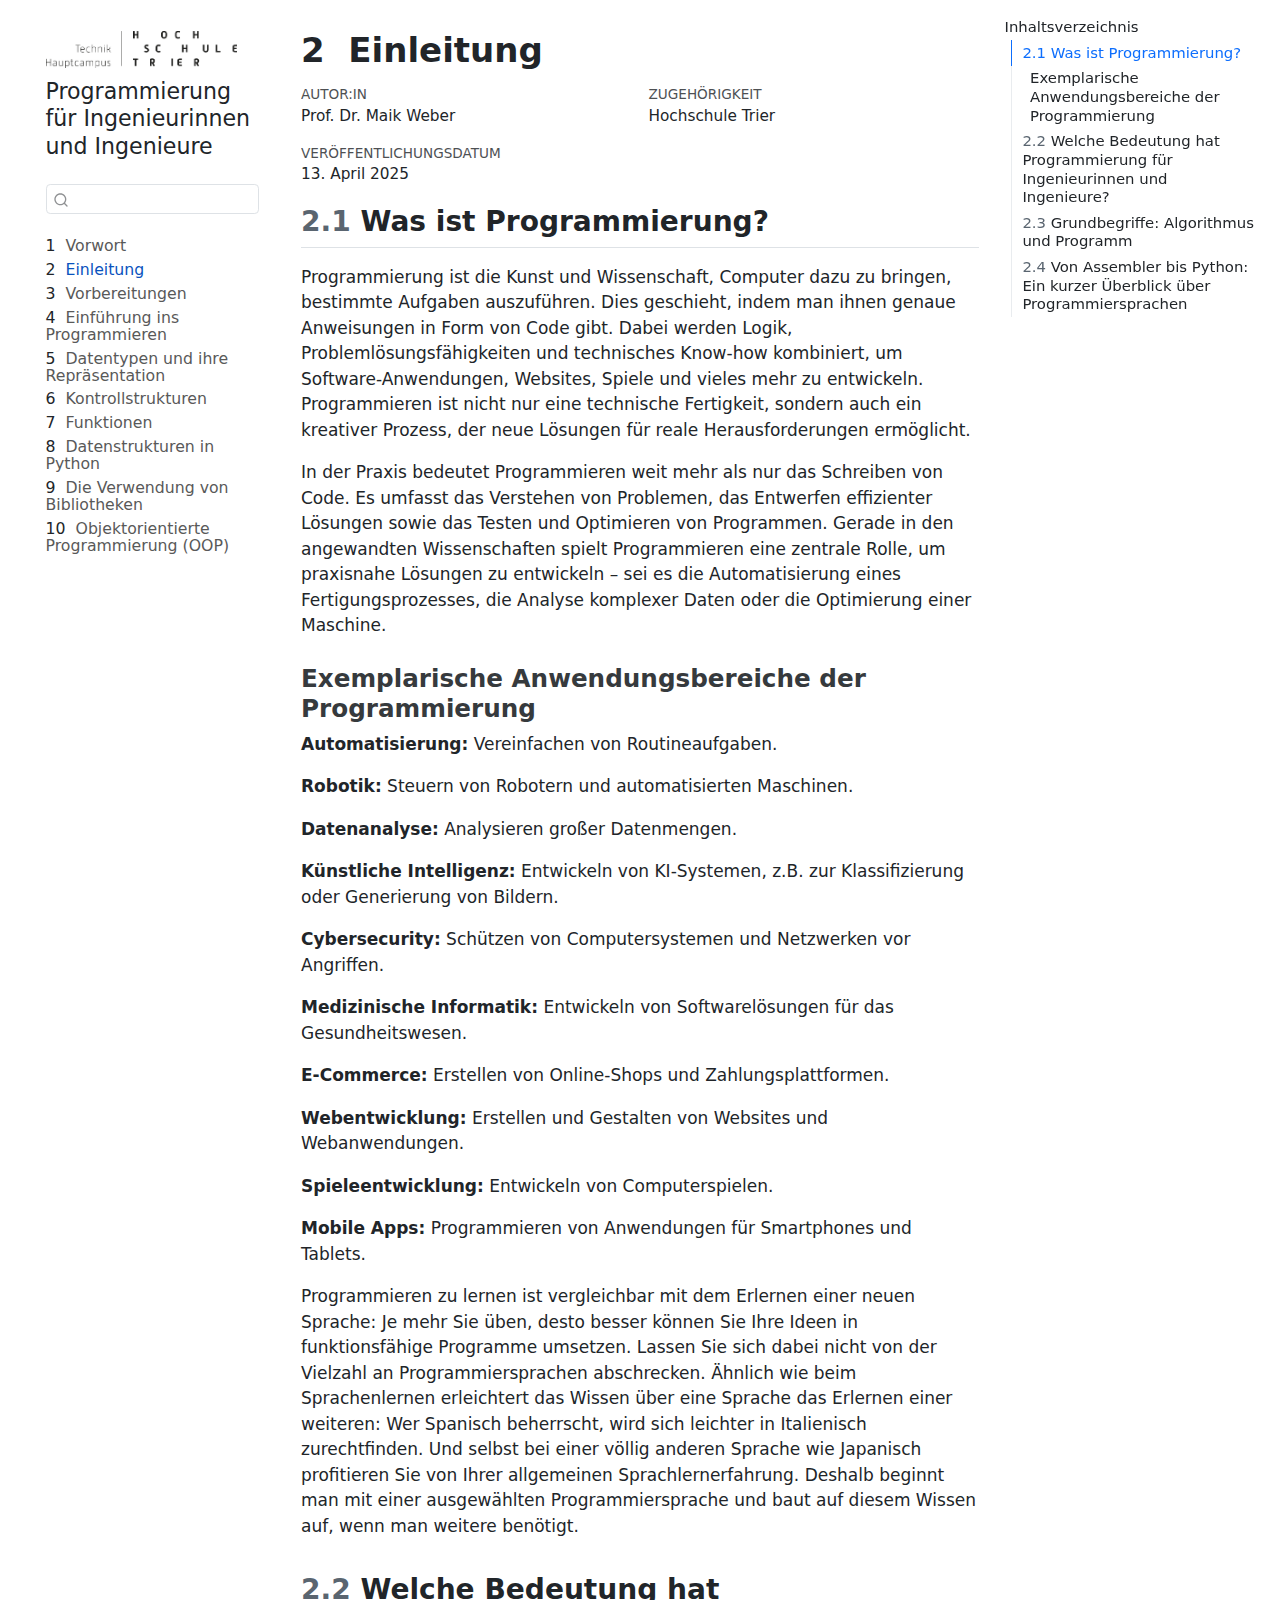
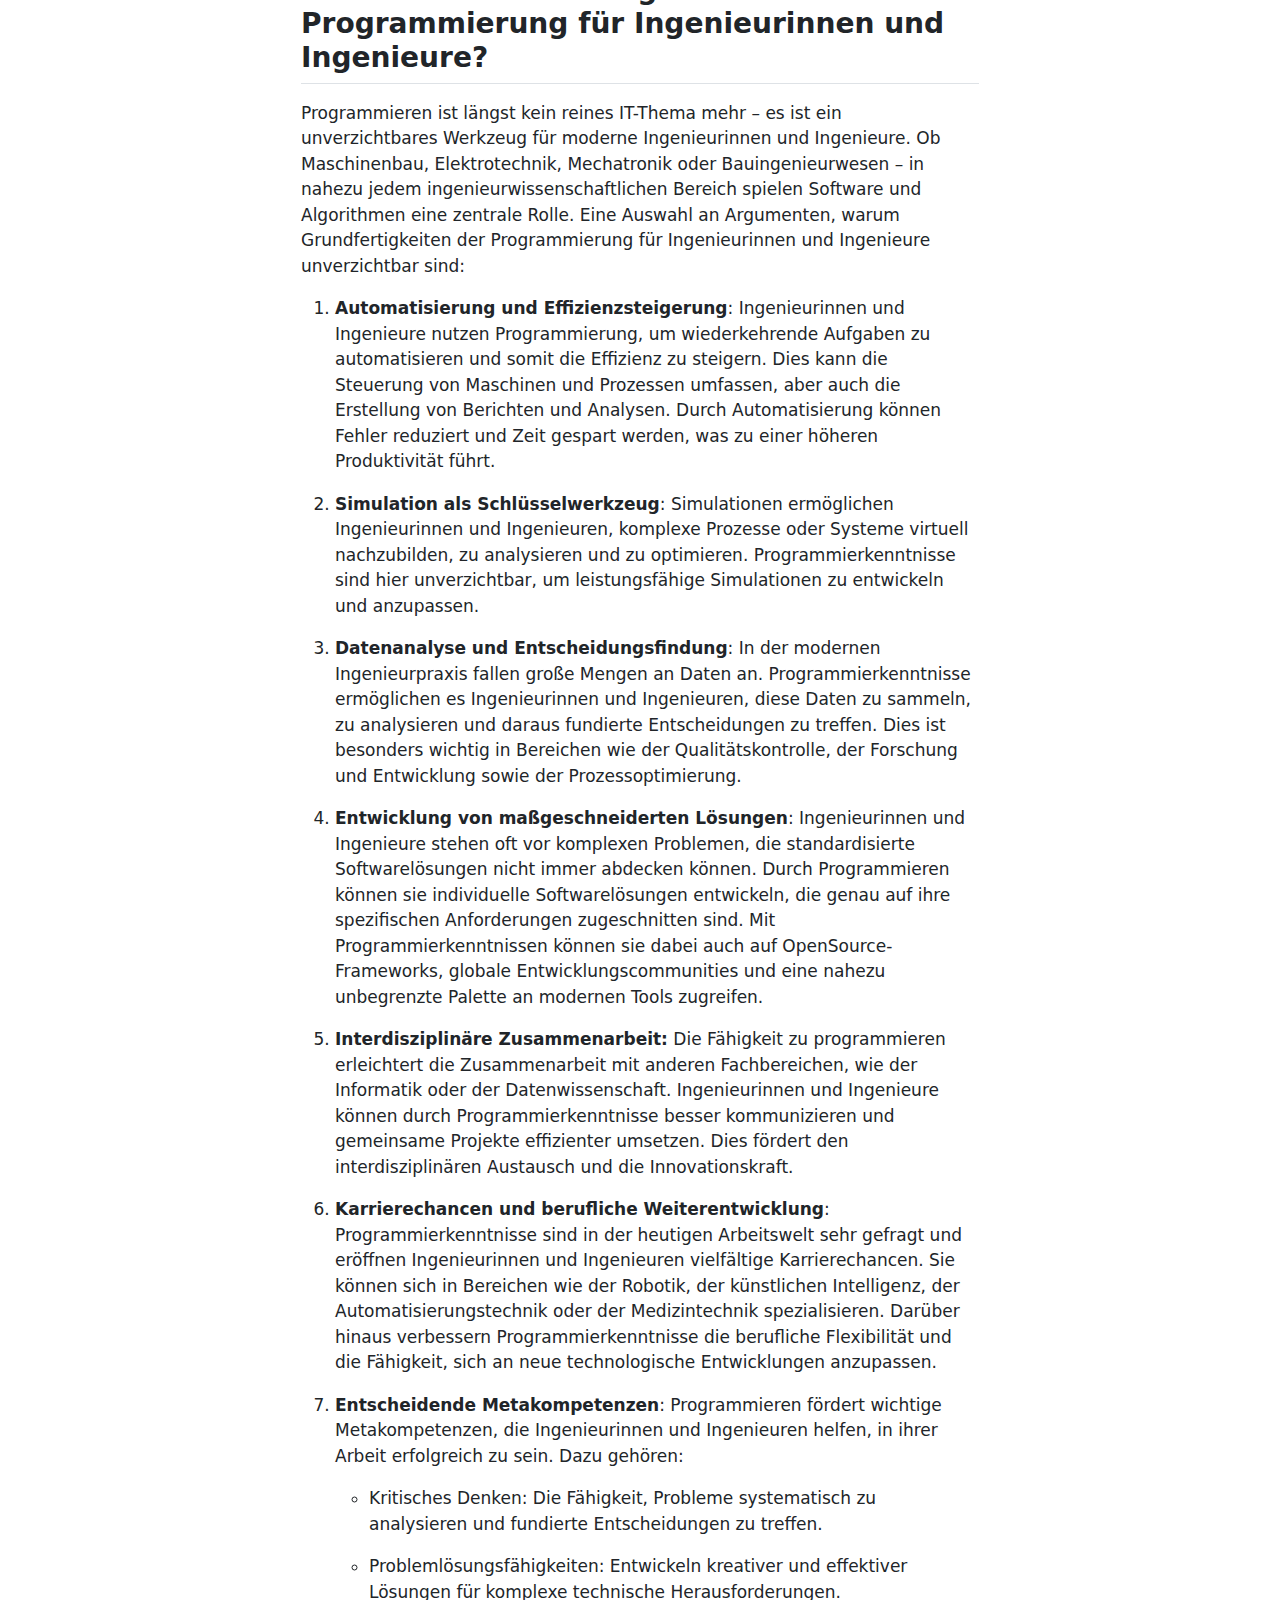
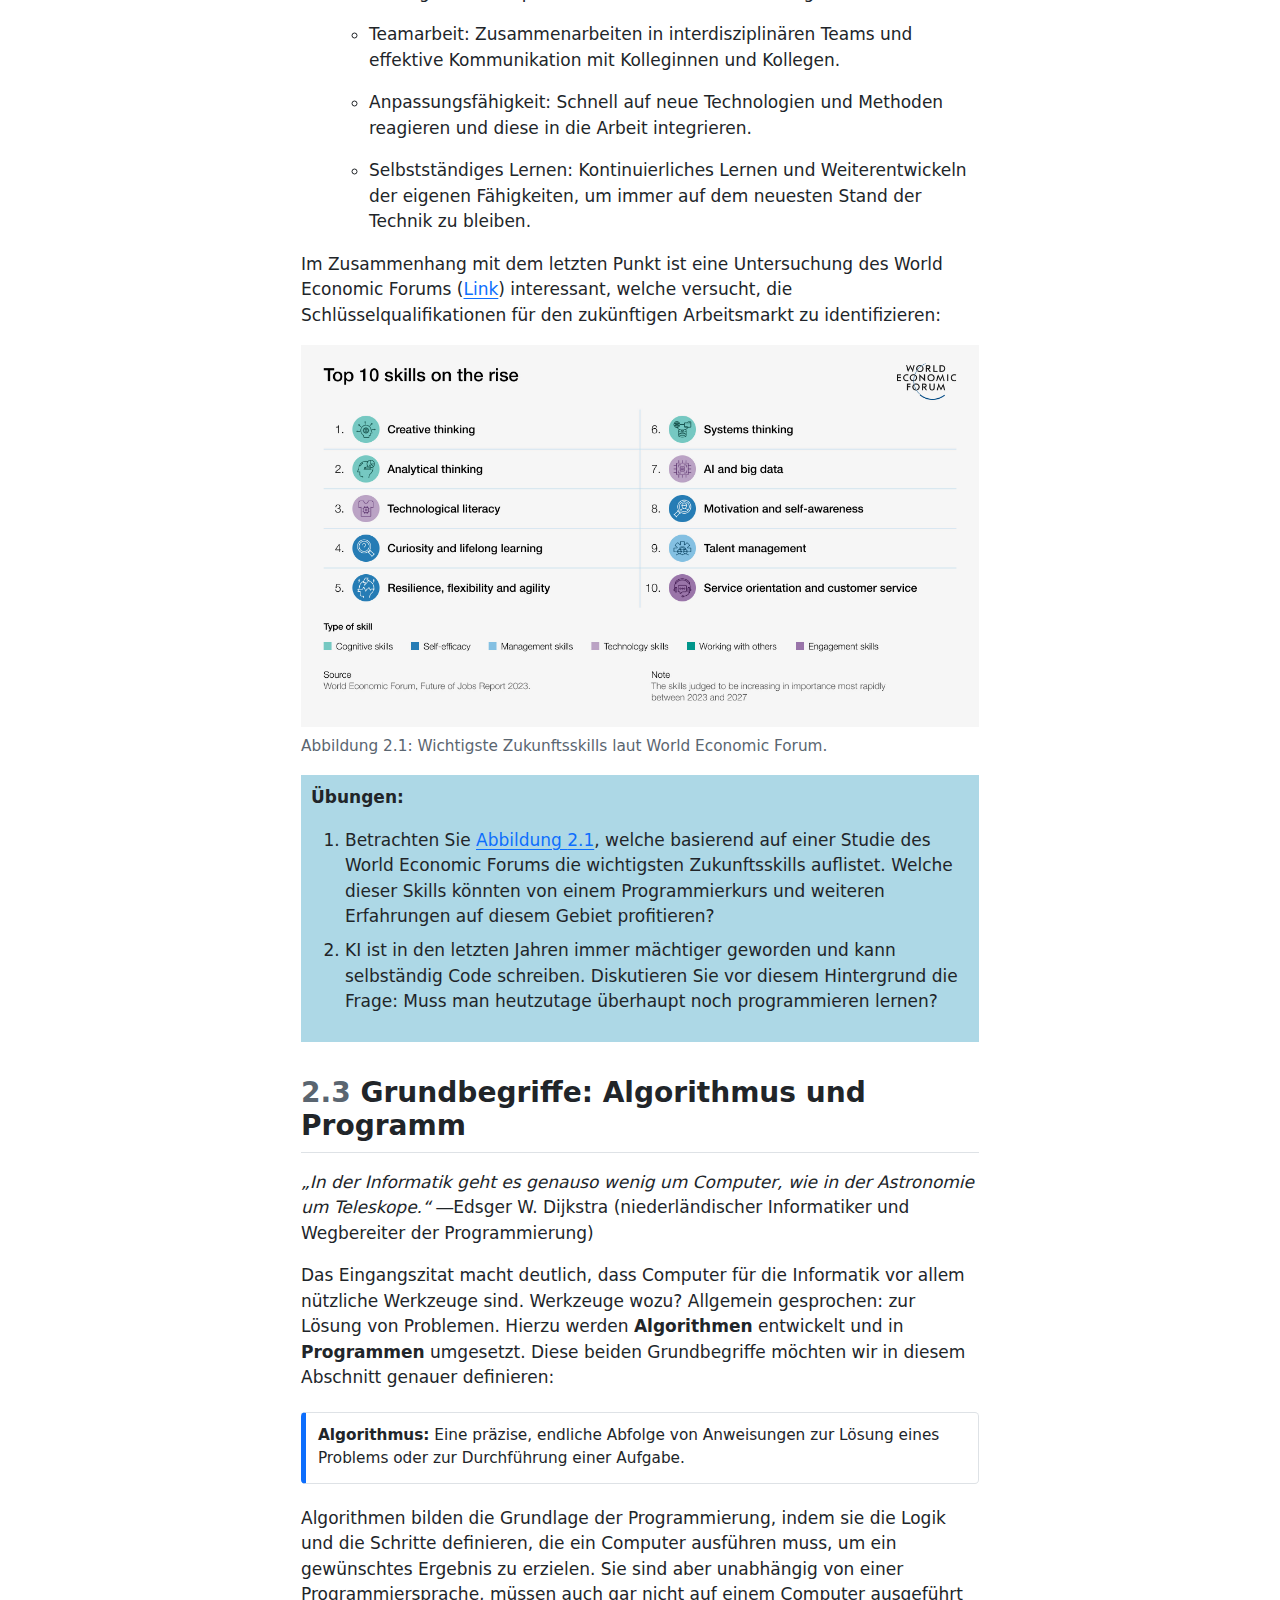
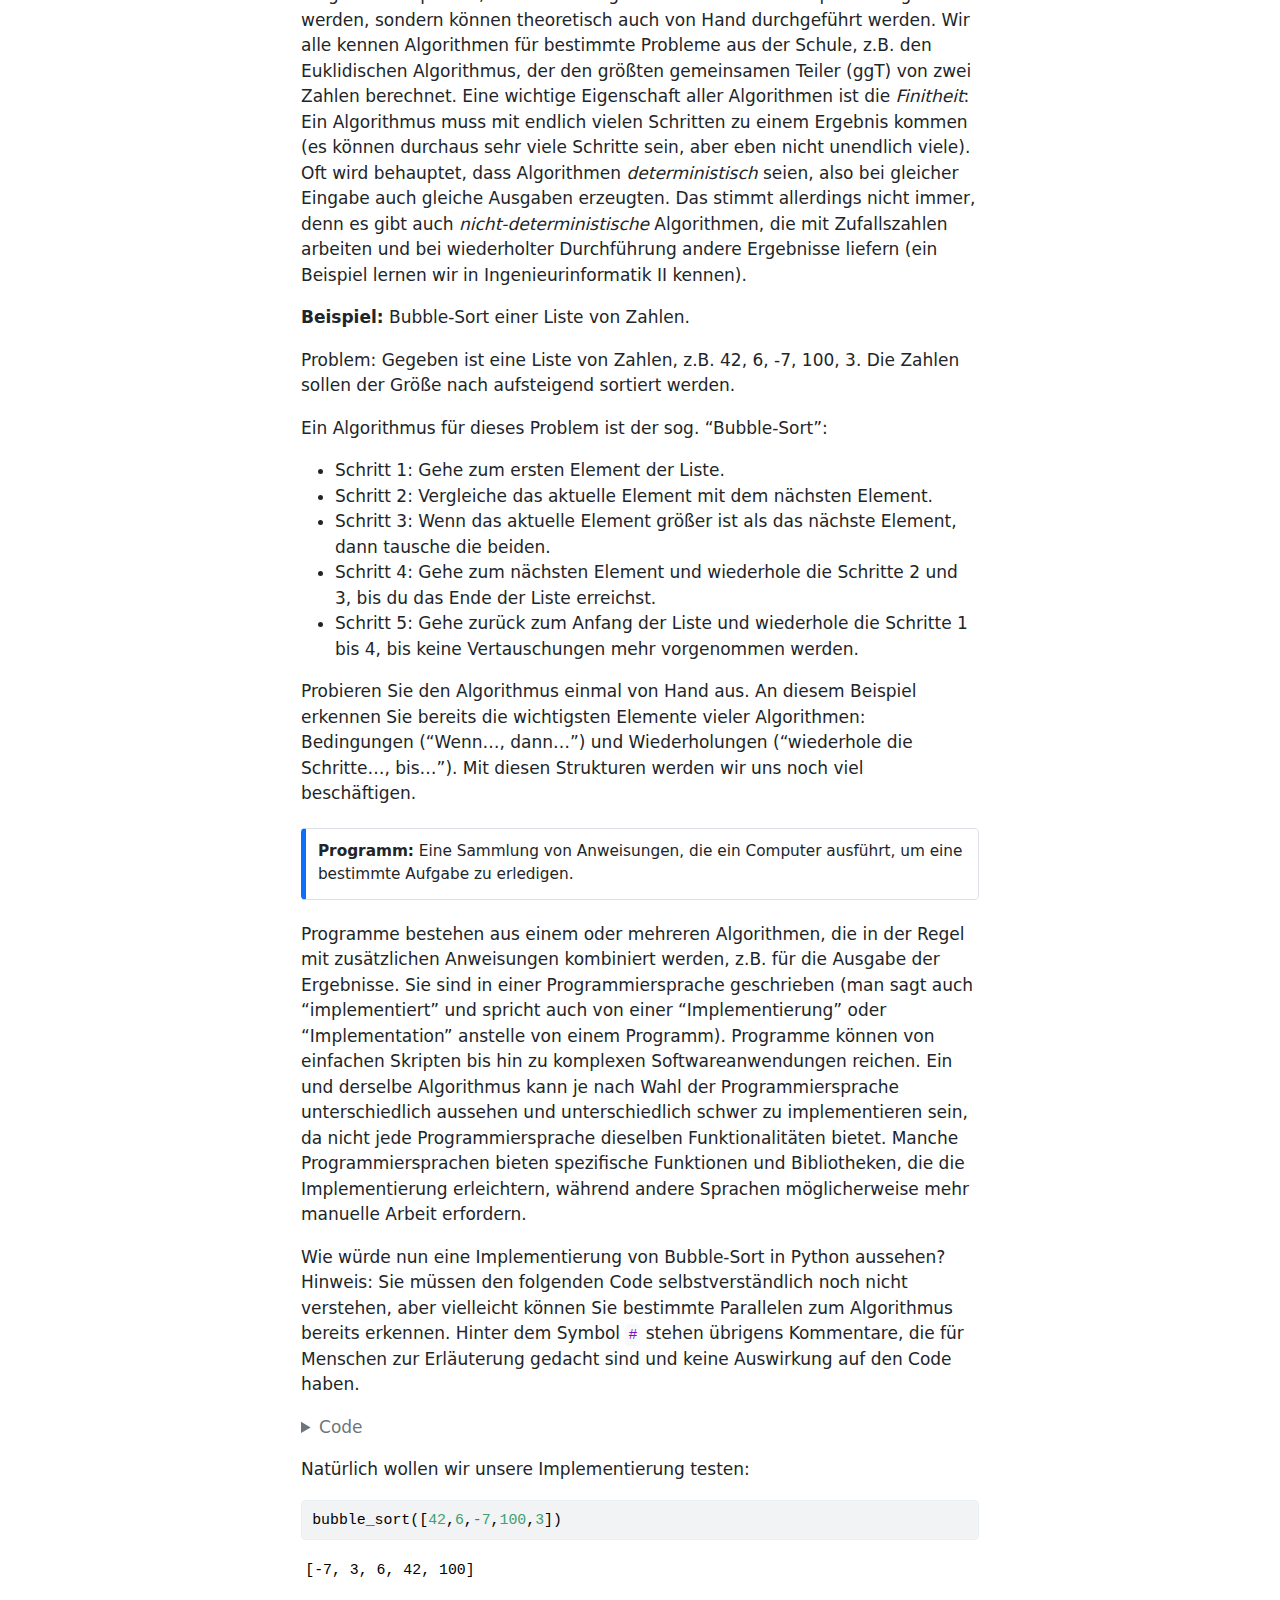
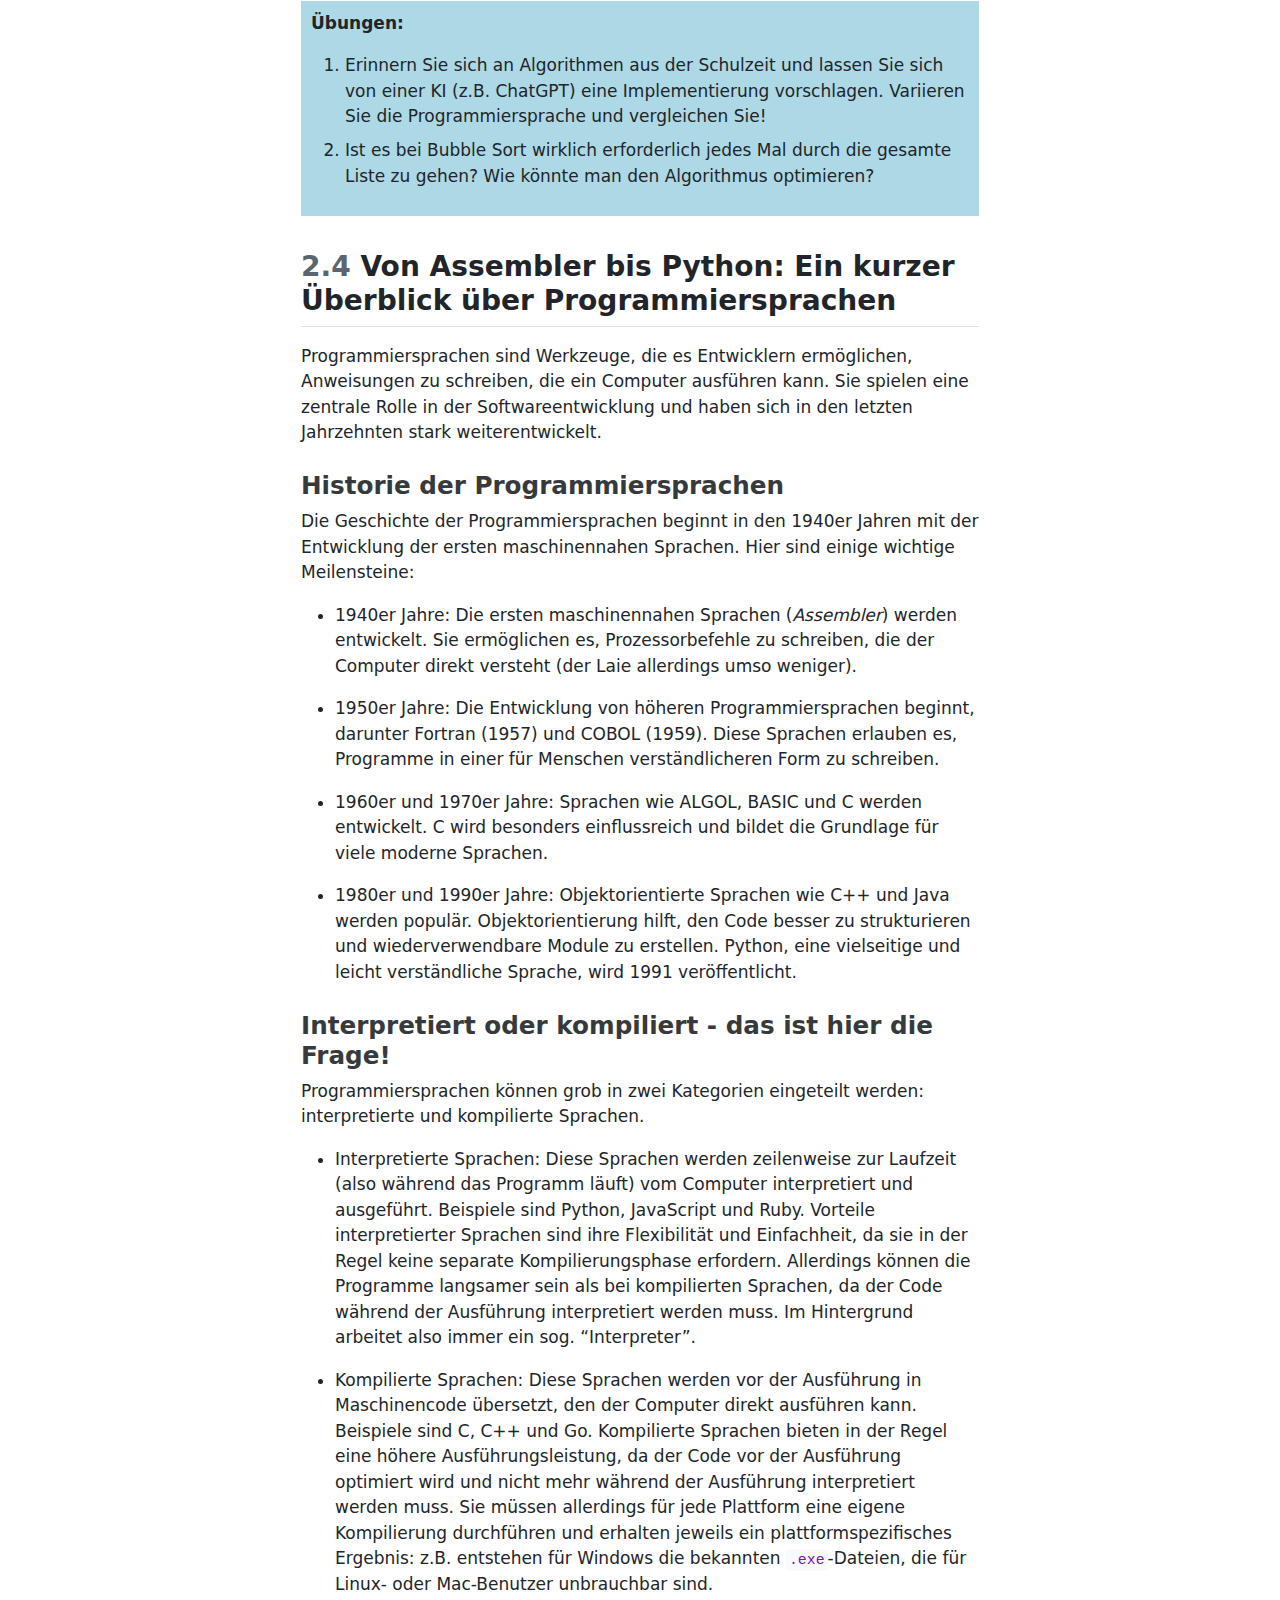
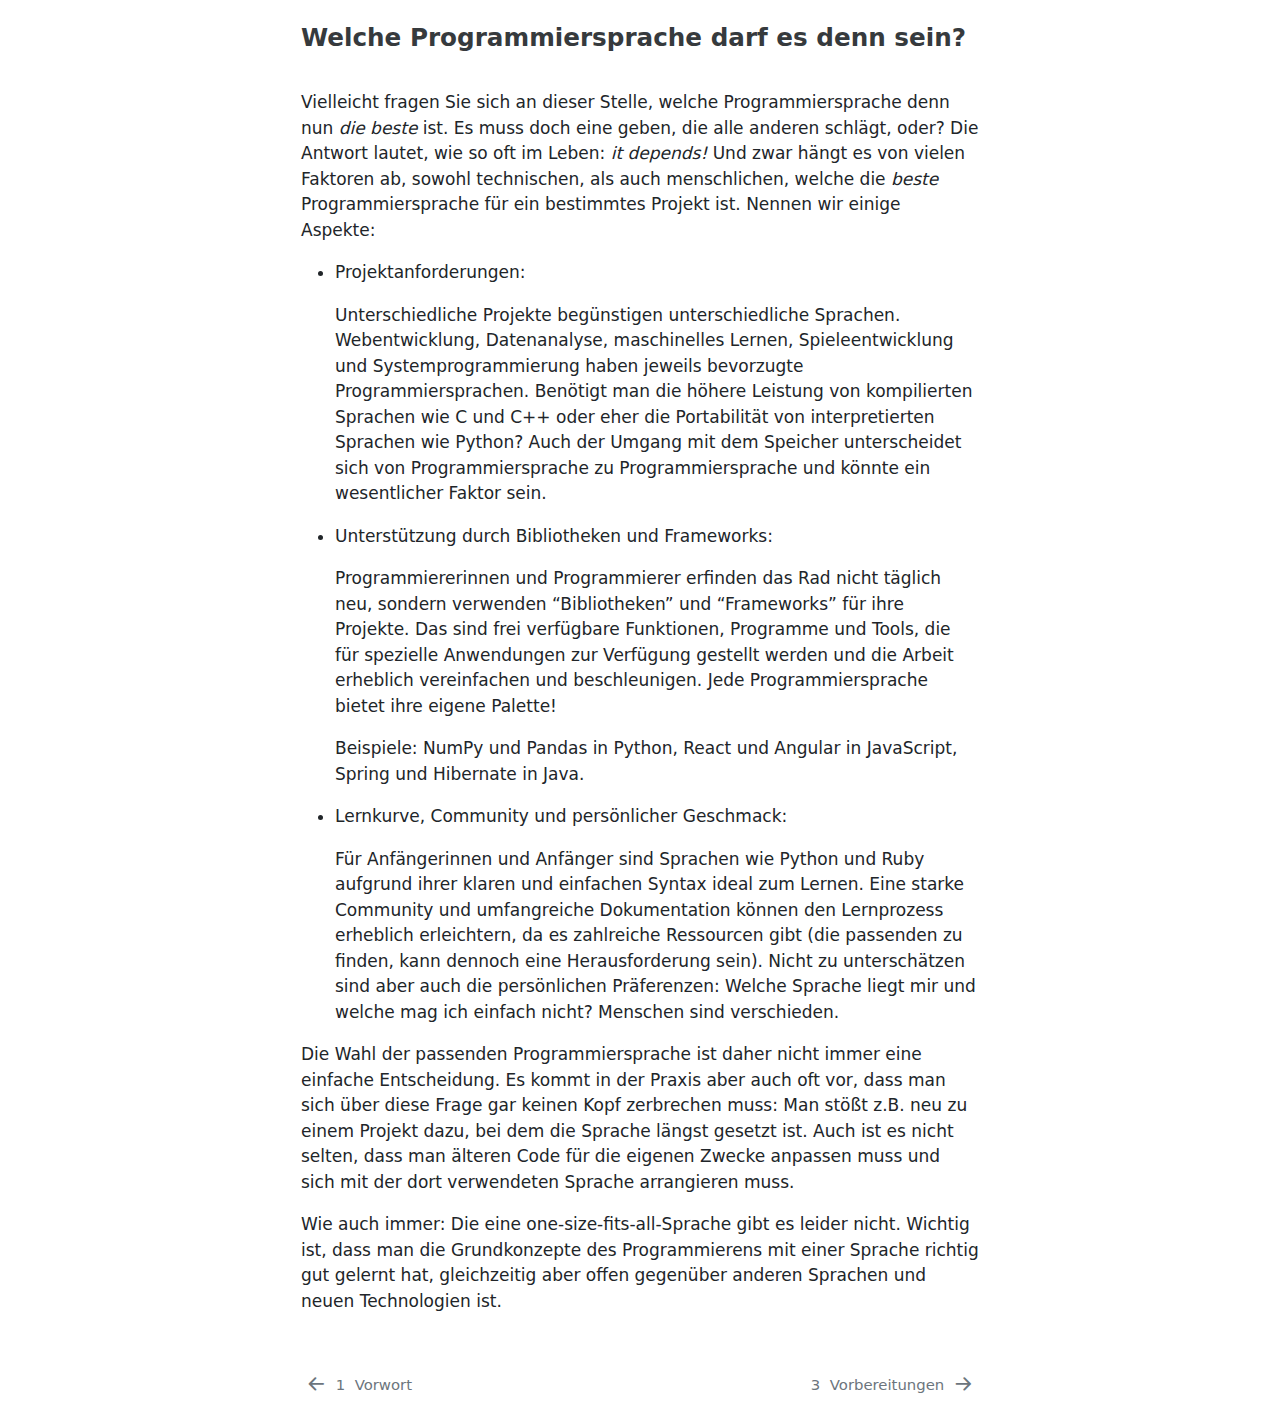
==== commit ad7f34dc: "Publish v1.1" ====
--- a/docs/notebooks/0-einleitung.html
+++ b/docs/notebooks/0-einleitung.html
@@ -60,9 +60,13 @@
 
 <script src="../site_libs/quarto-nav/quarto-nav.js"></script>
 <script src="../site_libs/quarto-nav/headroom.min.js"></script>
+<script src="../site_libs/clipboard/clipboard.min.js"></script>
+<script src="../site_libs/quarto-search/autocomplete.umd.js"></script>
+<script src="../site_libs/quarto-search/fuse.min.js"></script>
+<script src="../site_libs/quarto-search/quarto-search.js"></script>
+<meta name="quarto:offset" content="../">
 <link href="../notebooks/1-prep.html" rel="next">
 <link href="../index.html" rel="prev">
-<script src="../site_libs/clipboard/clipboard.min.js"></script>
 <script src="../site_libs/quarto-html/quarto.js"></script>
 <script src="../site_libs/quarto-html/popper.min.js"></script>
 <script src="../site_libs/quarto-html/tippy.umd.min.js"></script>
@@ -73,6 +77,18 @@
 <link href="../site_libs/bootstrap/bootstrap-icons.css" rel="stylesheet">
 <link href="../site_libs/bootstrap/bootstrap-20d4060cc67bd9191ed65a16e0597eba.min.css" rel="stylesheet" append-hash="true" id="quarto-bootstrap" data-mode="light">
 <script id="quarto-search-options" type="application/json">{
+  "location": "sidebar",
+  "copy-button": false,
+  "collapse-after": 3,
+  "panel-placement": "start",
+  "type": "textbox",
+  "limit": 50,
+  "keyboard-shortcut": [
+    "f",
+    "/",
+    "s"
+  ],
+  "show-item-context": false,
   "language": {
     "search-no-results-text": "Keine Treffer",
     "search-matching-documents-text": "Treffer",
@@ -104,6 +120,9 @@
         <nav class="quarto-page-breadcrumbs" aria-label="breadcrumb"><ol class="breadcrumb"><li class="breadcrumb-item"><a href="../notebooks/0-einleitung.html"><span class="chapter-number">2</span>&nbsp; <span class="chapter-title">Einleitung</span></a></li></ol></nav>
         <a class="flex-grow-1" role="navigation" data-bs-toggle="collapse" data-bs-target=".quarto-sidebar-collapse-item" aria-controls="quarto-sidebar" aria-expanded="false" aria-label="Seitenleiste umschalten" onclick="if (window.quartoToggleHeadroom) { window.quartoToggleHeadroom(); }">      
         </a>
+      <button type="button" class="btn quarto-search-button" aria-label="Suchen" onclick="window.quartoOpenSearch();">
+        <i class="bi bi-search"></i>
+      </button>
     </div>
   </nav>
 </header>
@@ -119,6 +138,11 @@
       <a href="../">Programmierung für Ingenieurinnen und Ingenieure</a> 
     </div>
       </div>
+        <div class="mt-2 flex-shrink-0 align-items-center">
+        <div class="sidebar-search">
+        <div id="quarto-search" class="" title="Suchen"></div>
+        </div>
+        </div>
     <div class="sidebar-menu-container"> 
     <ul class="list-unstyled mt-1">
         <li class="sidebar-item">
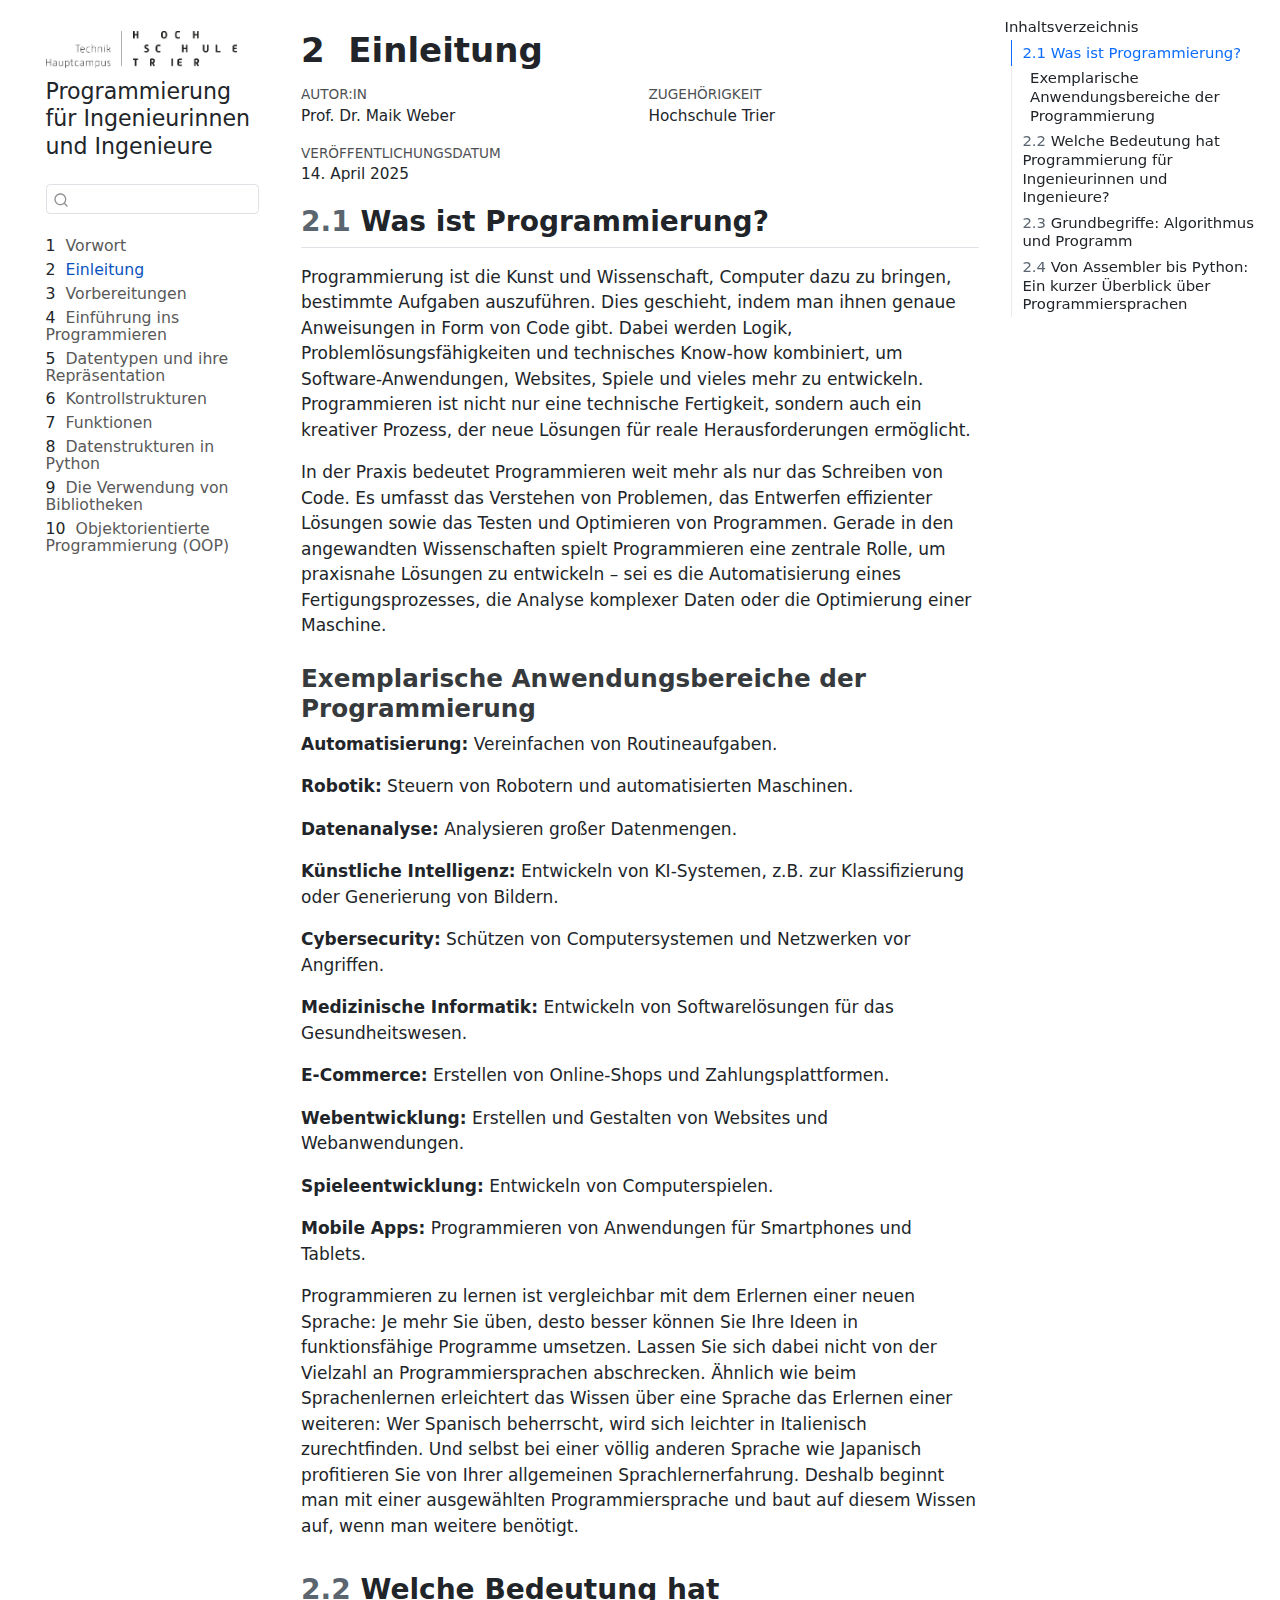
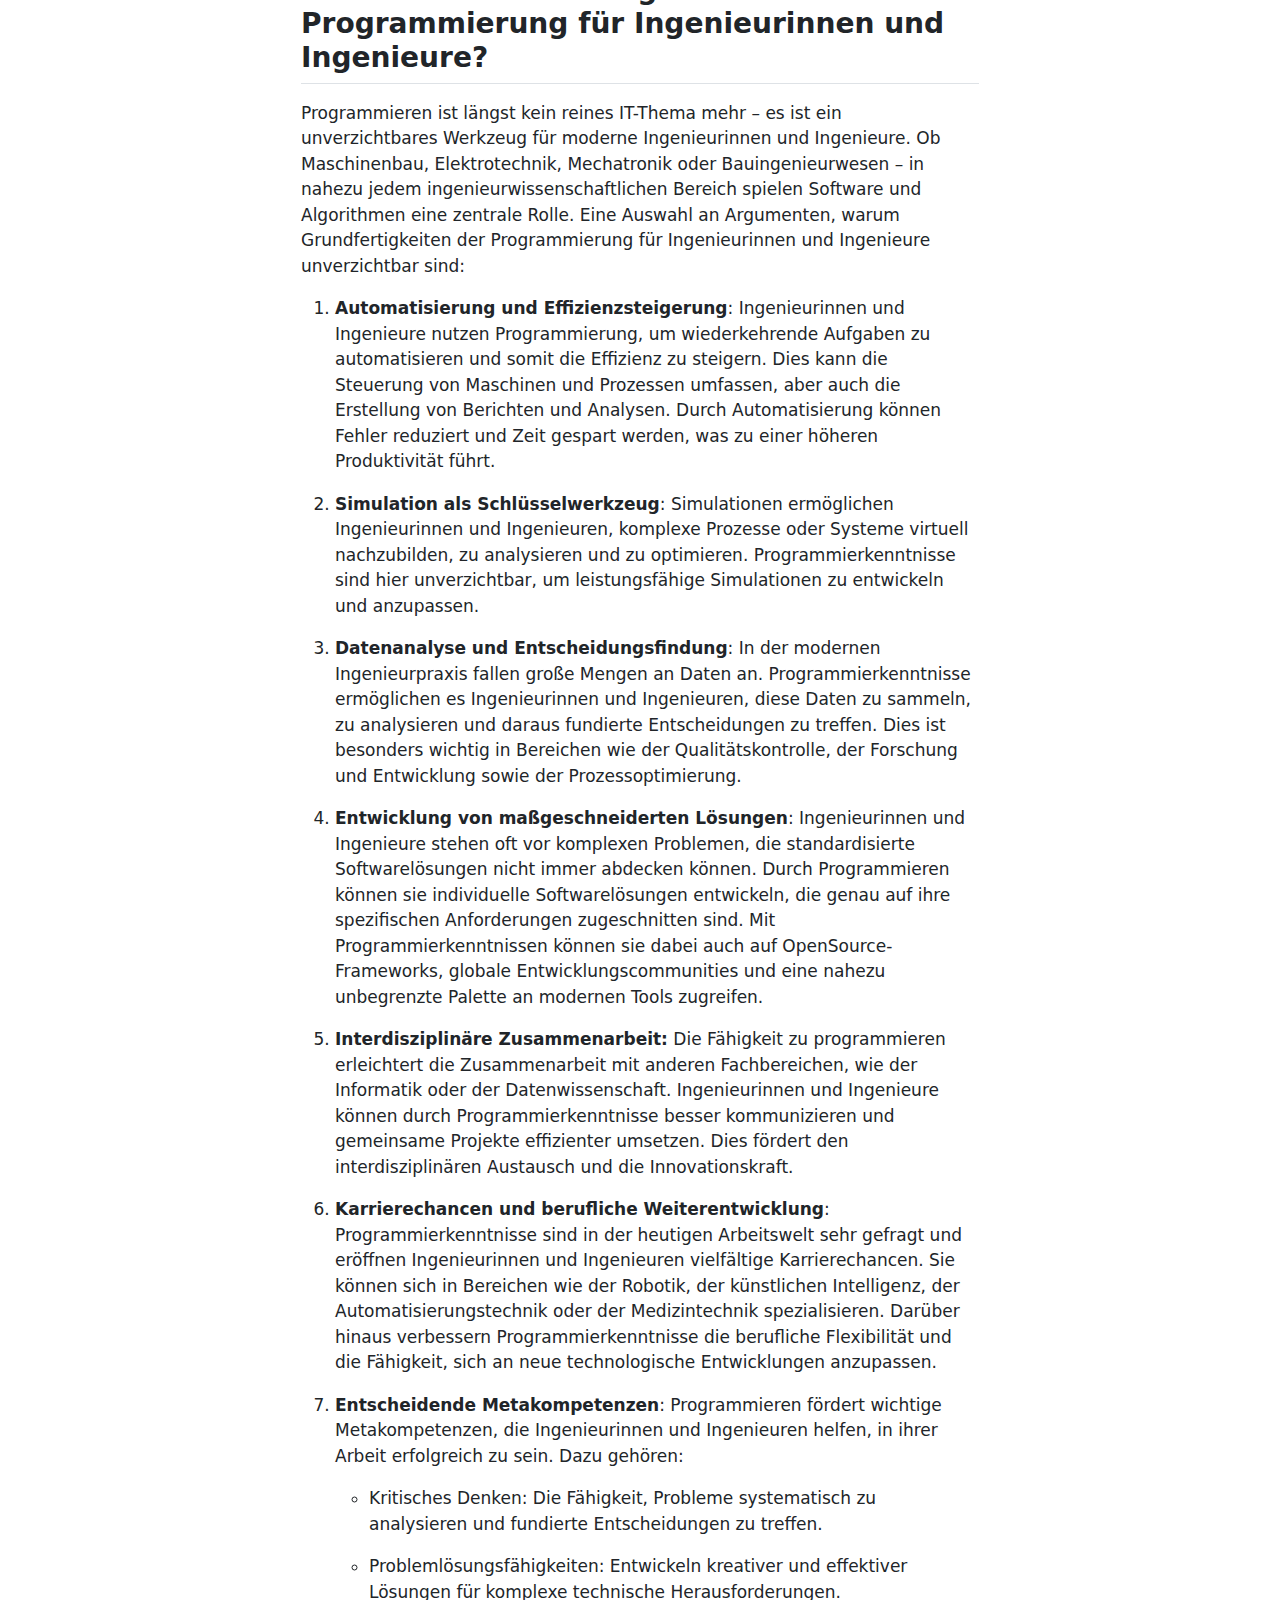
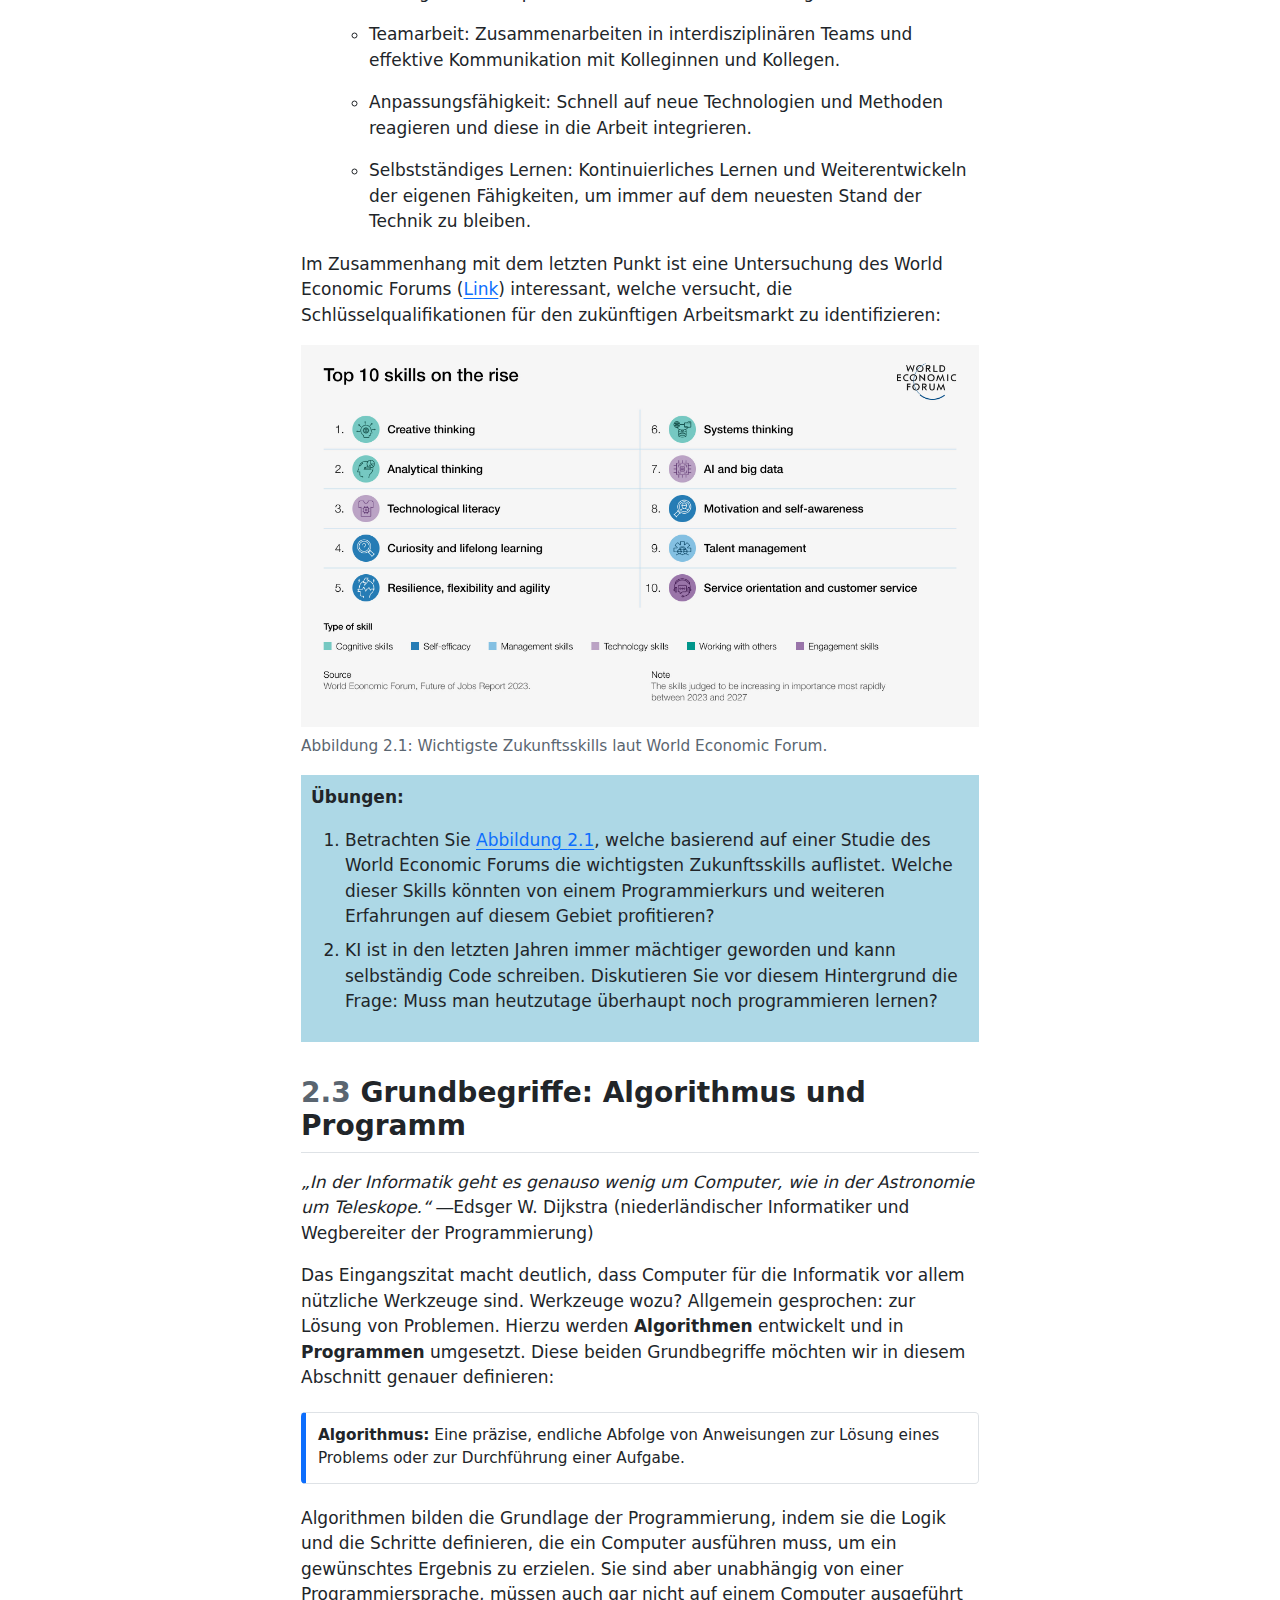
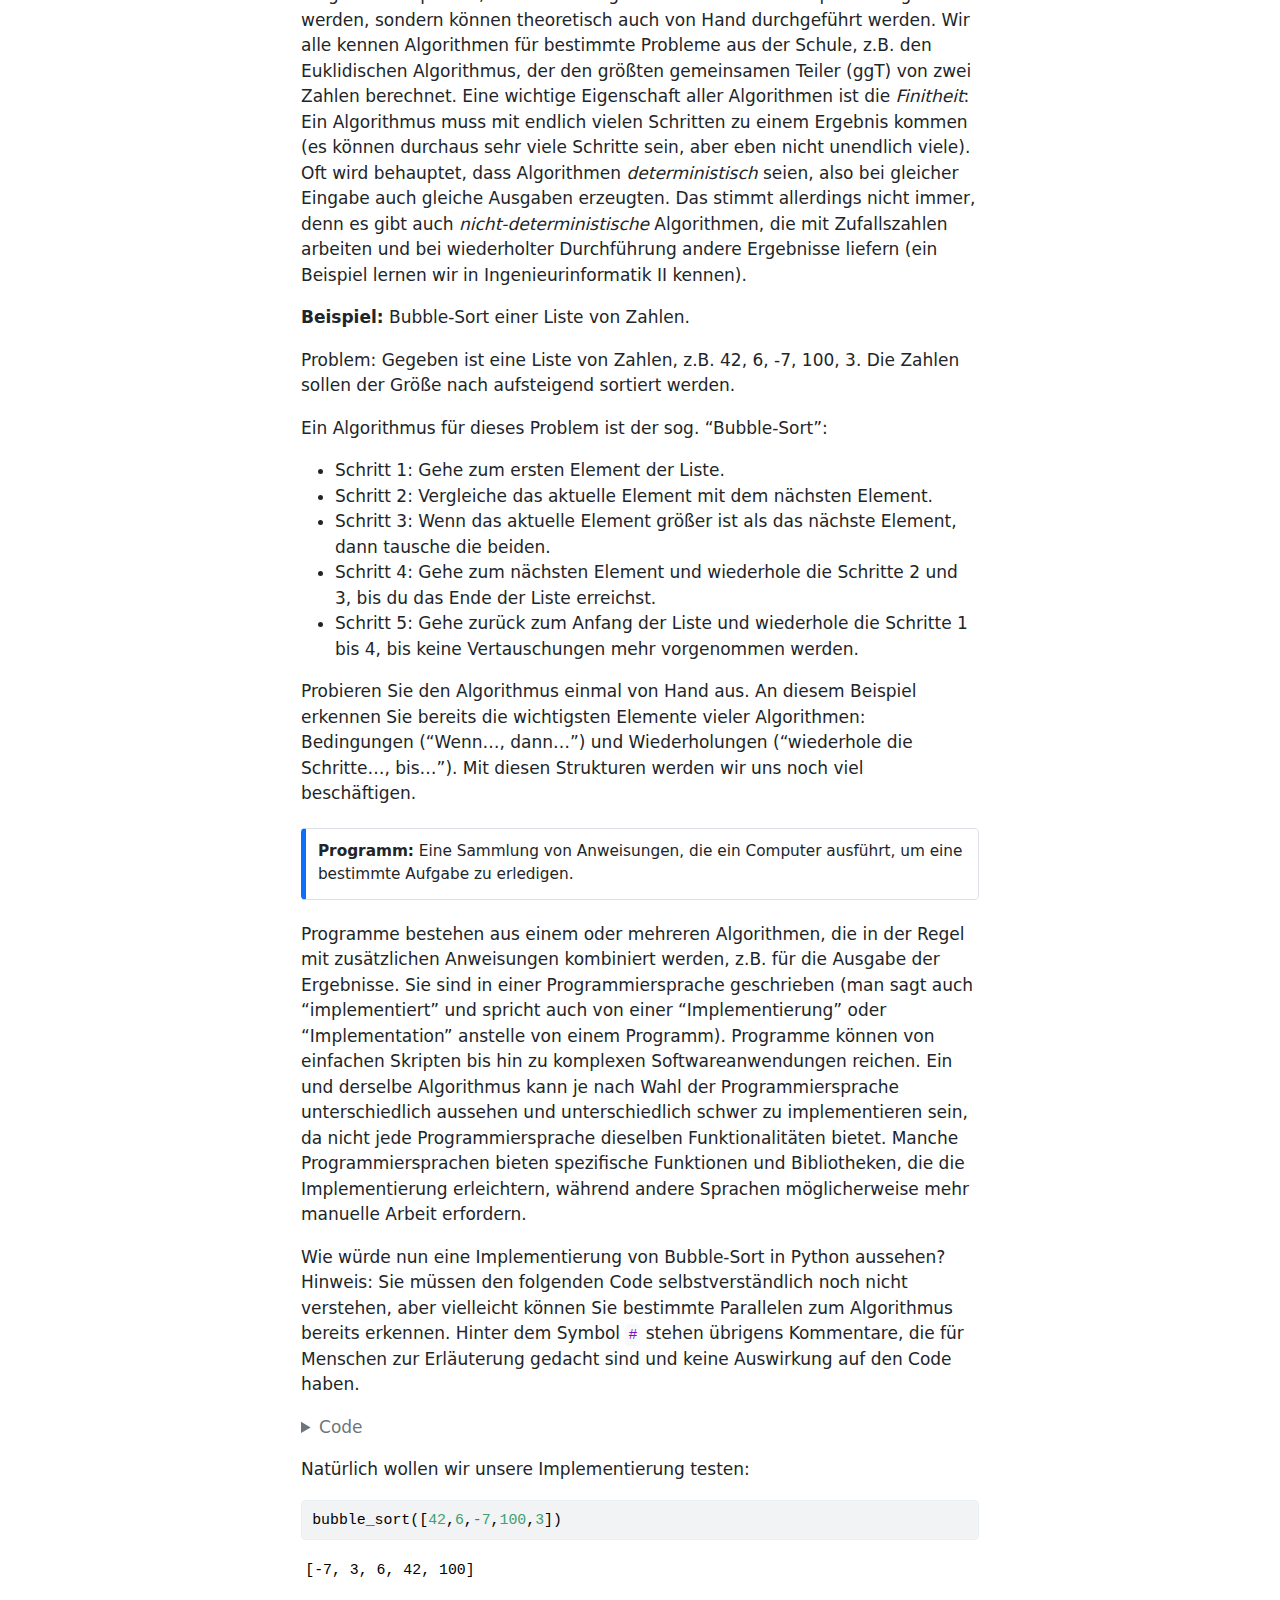
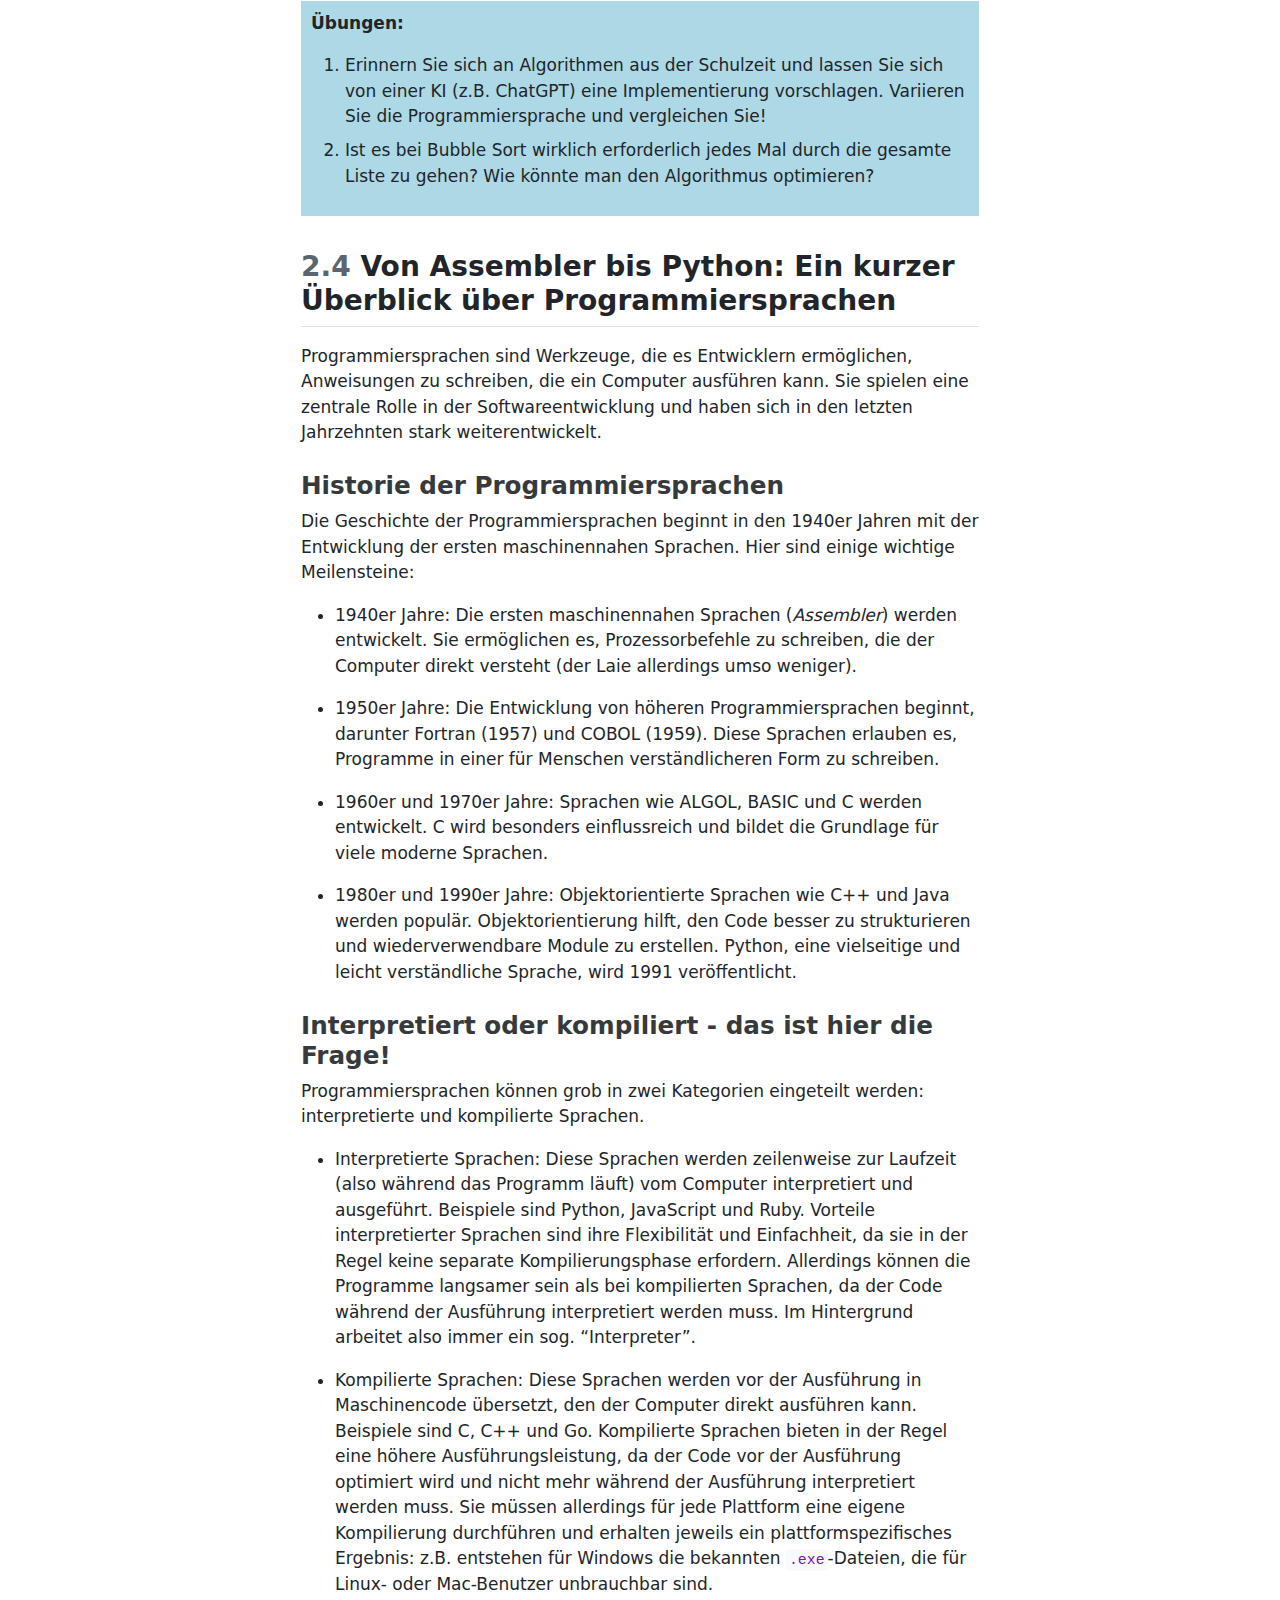
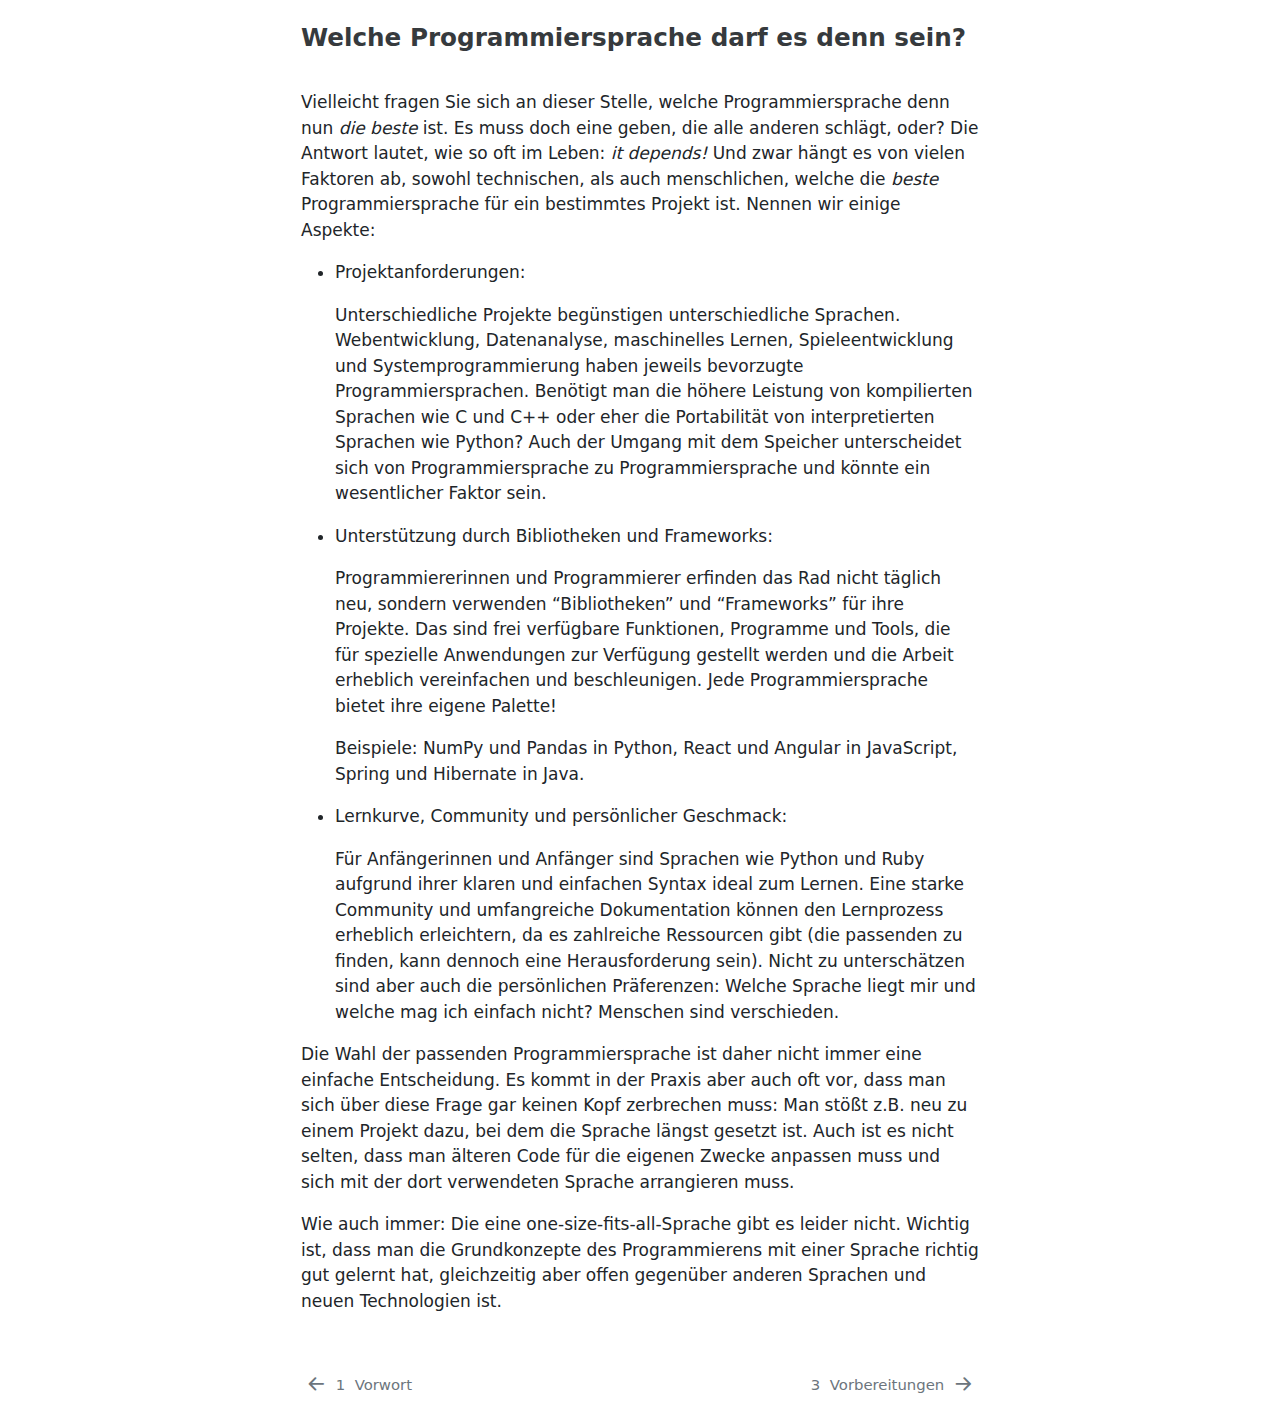
==== commit de1ff89e: "completes chapter on bibs" ====
--- a/docs/notebooks/0-einleitung.html
+++ b/docs/notebooks/0-einleitung.html
@@ -259,7 +259,7 @@
     <div>
     <div class="quarto-title-meta-heading">Veröffentlichungsdatum</div>
     <div class="quarto-title-meta-contents">
-      <p class="date">13. April 2025</p>
+      <p class="date">14. April 2025</p>
     </div>
   </div>
   
